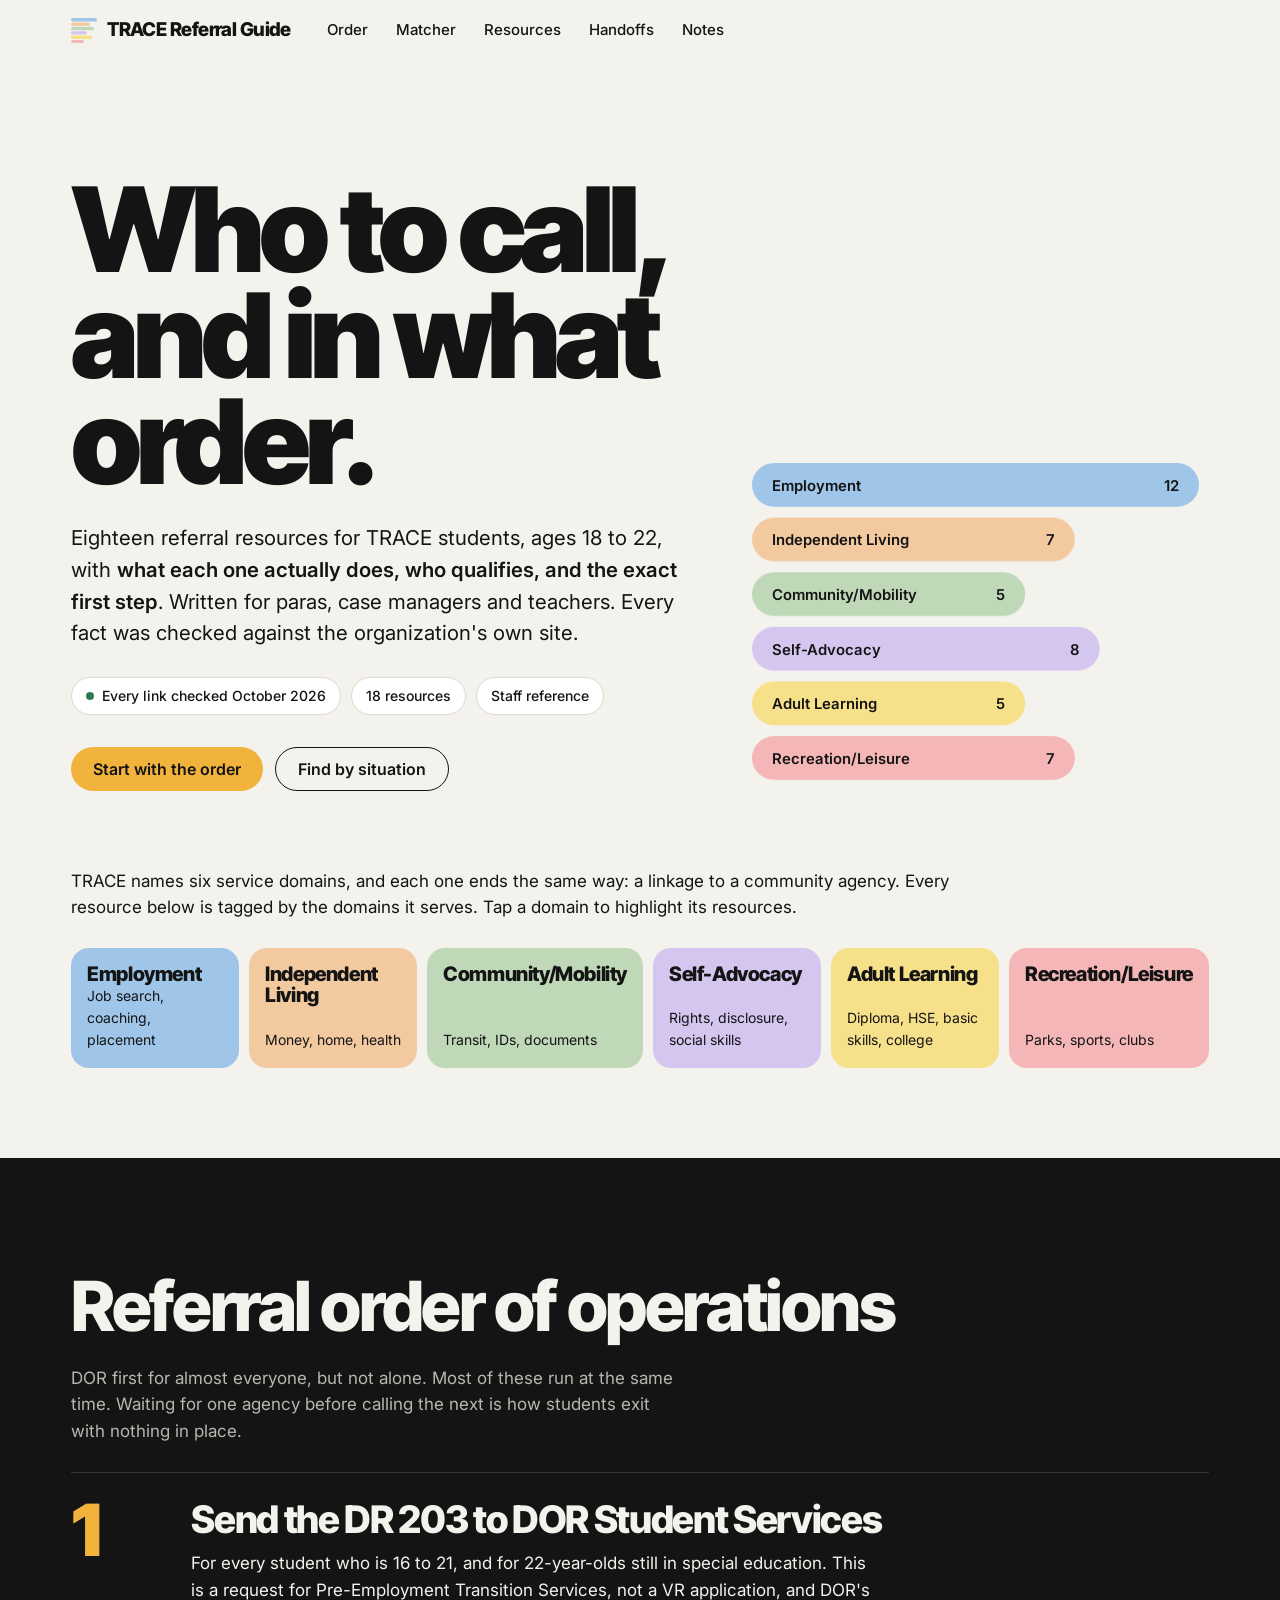
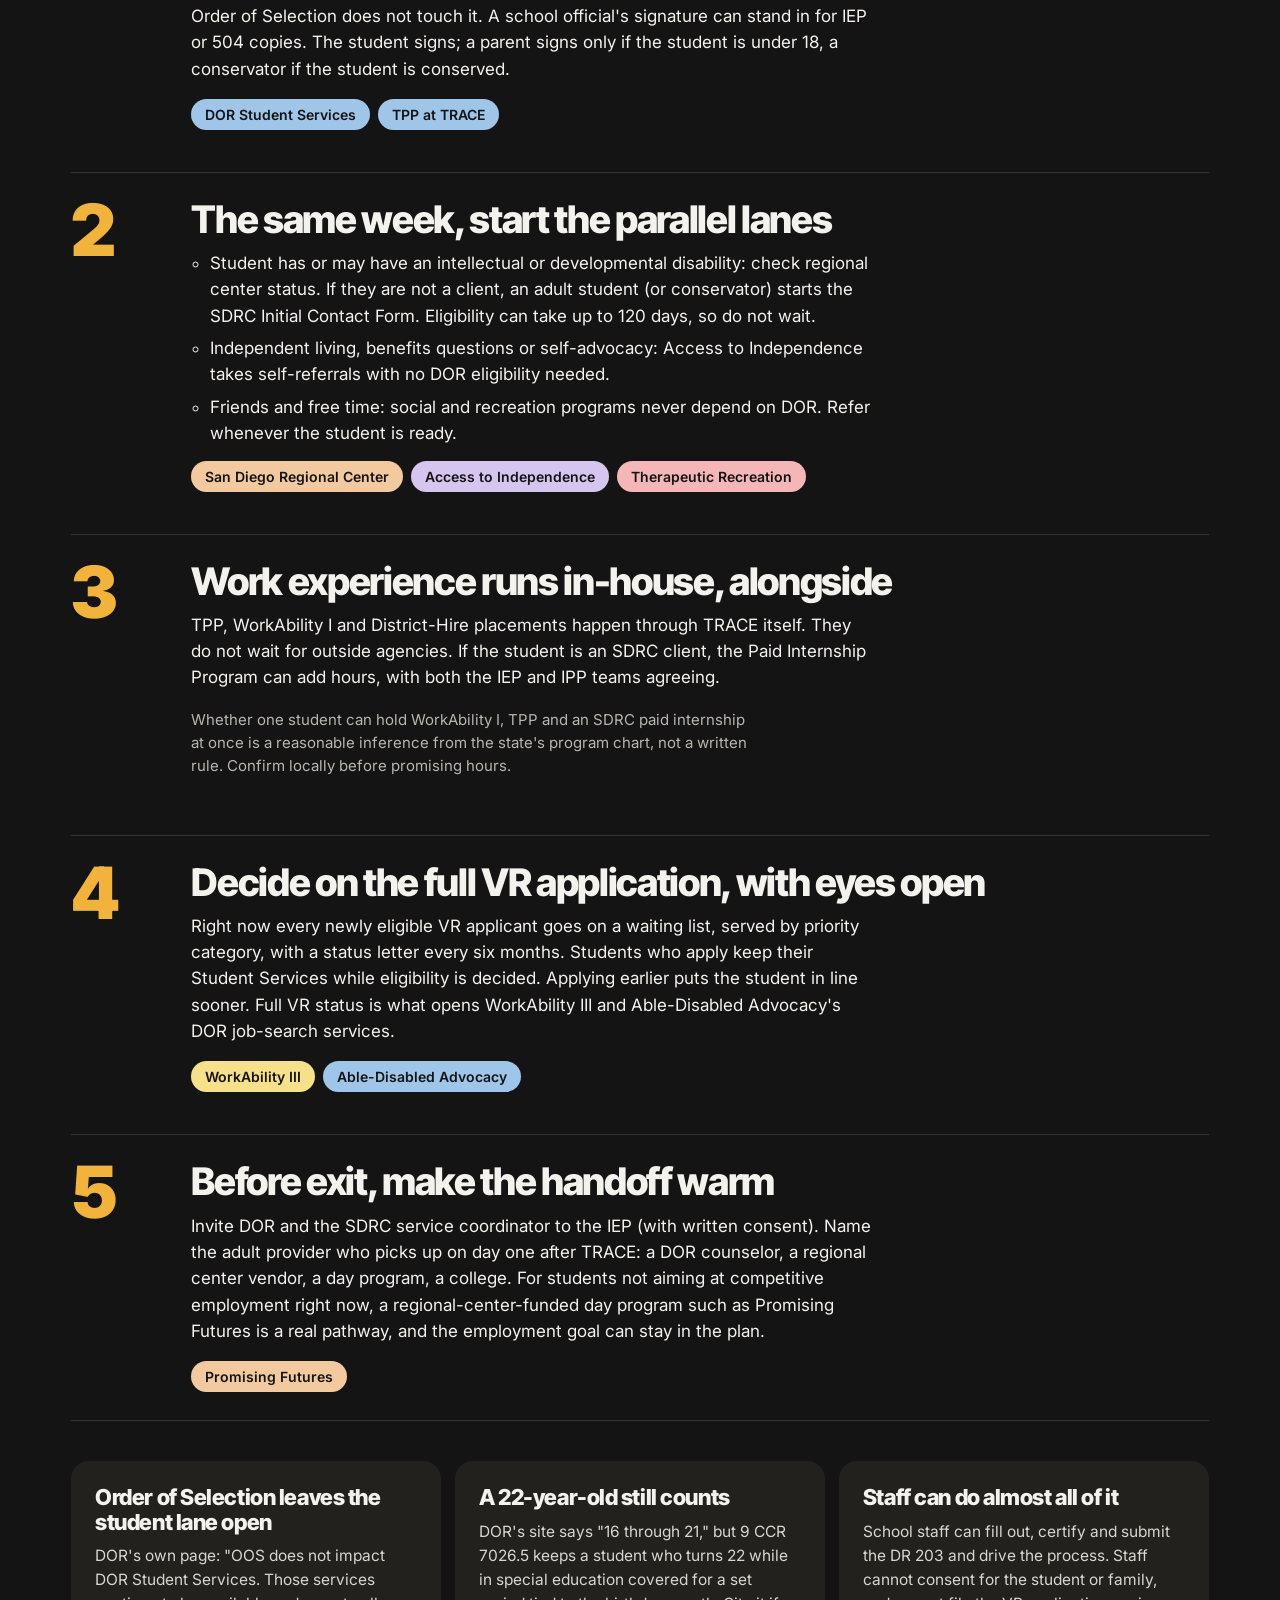
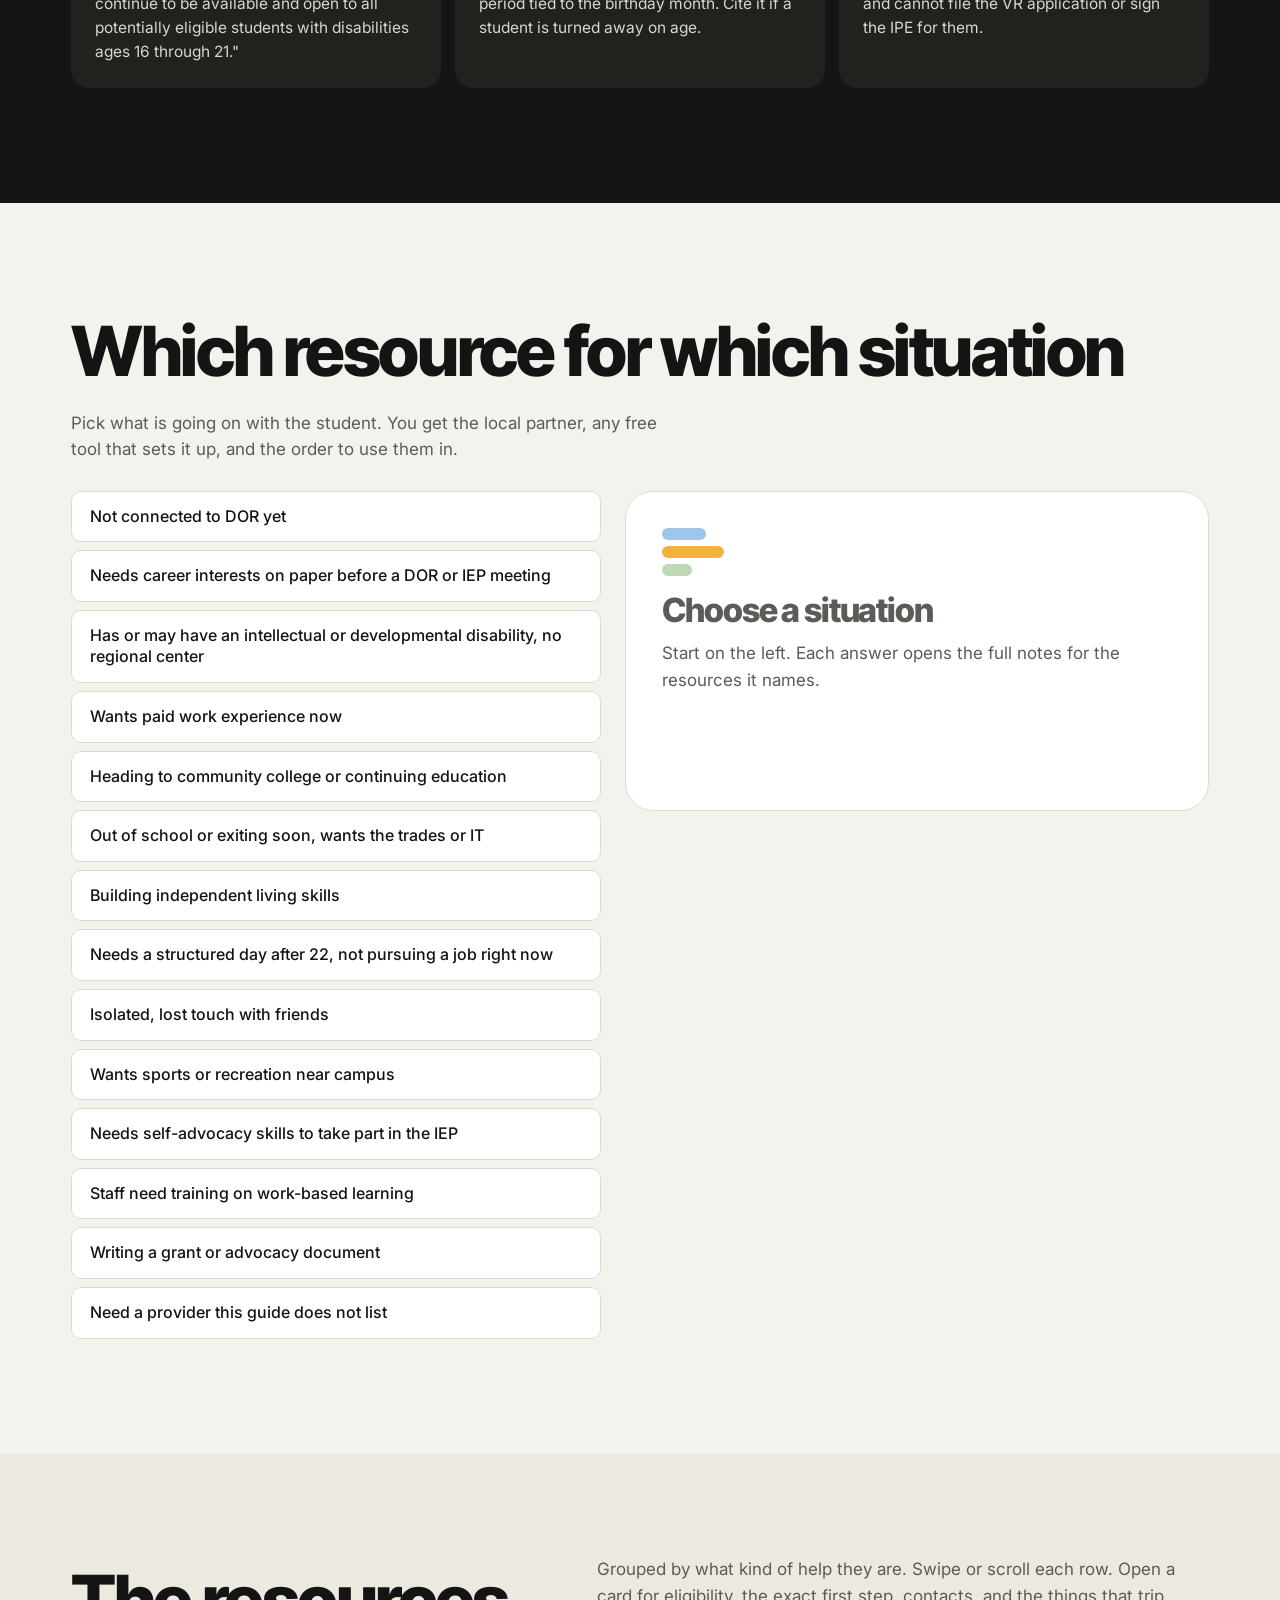
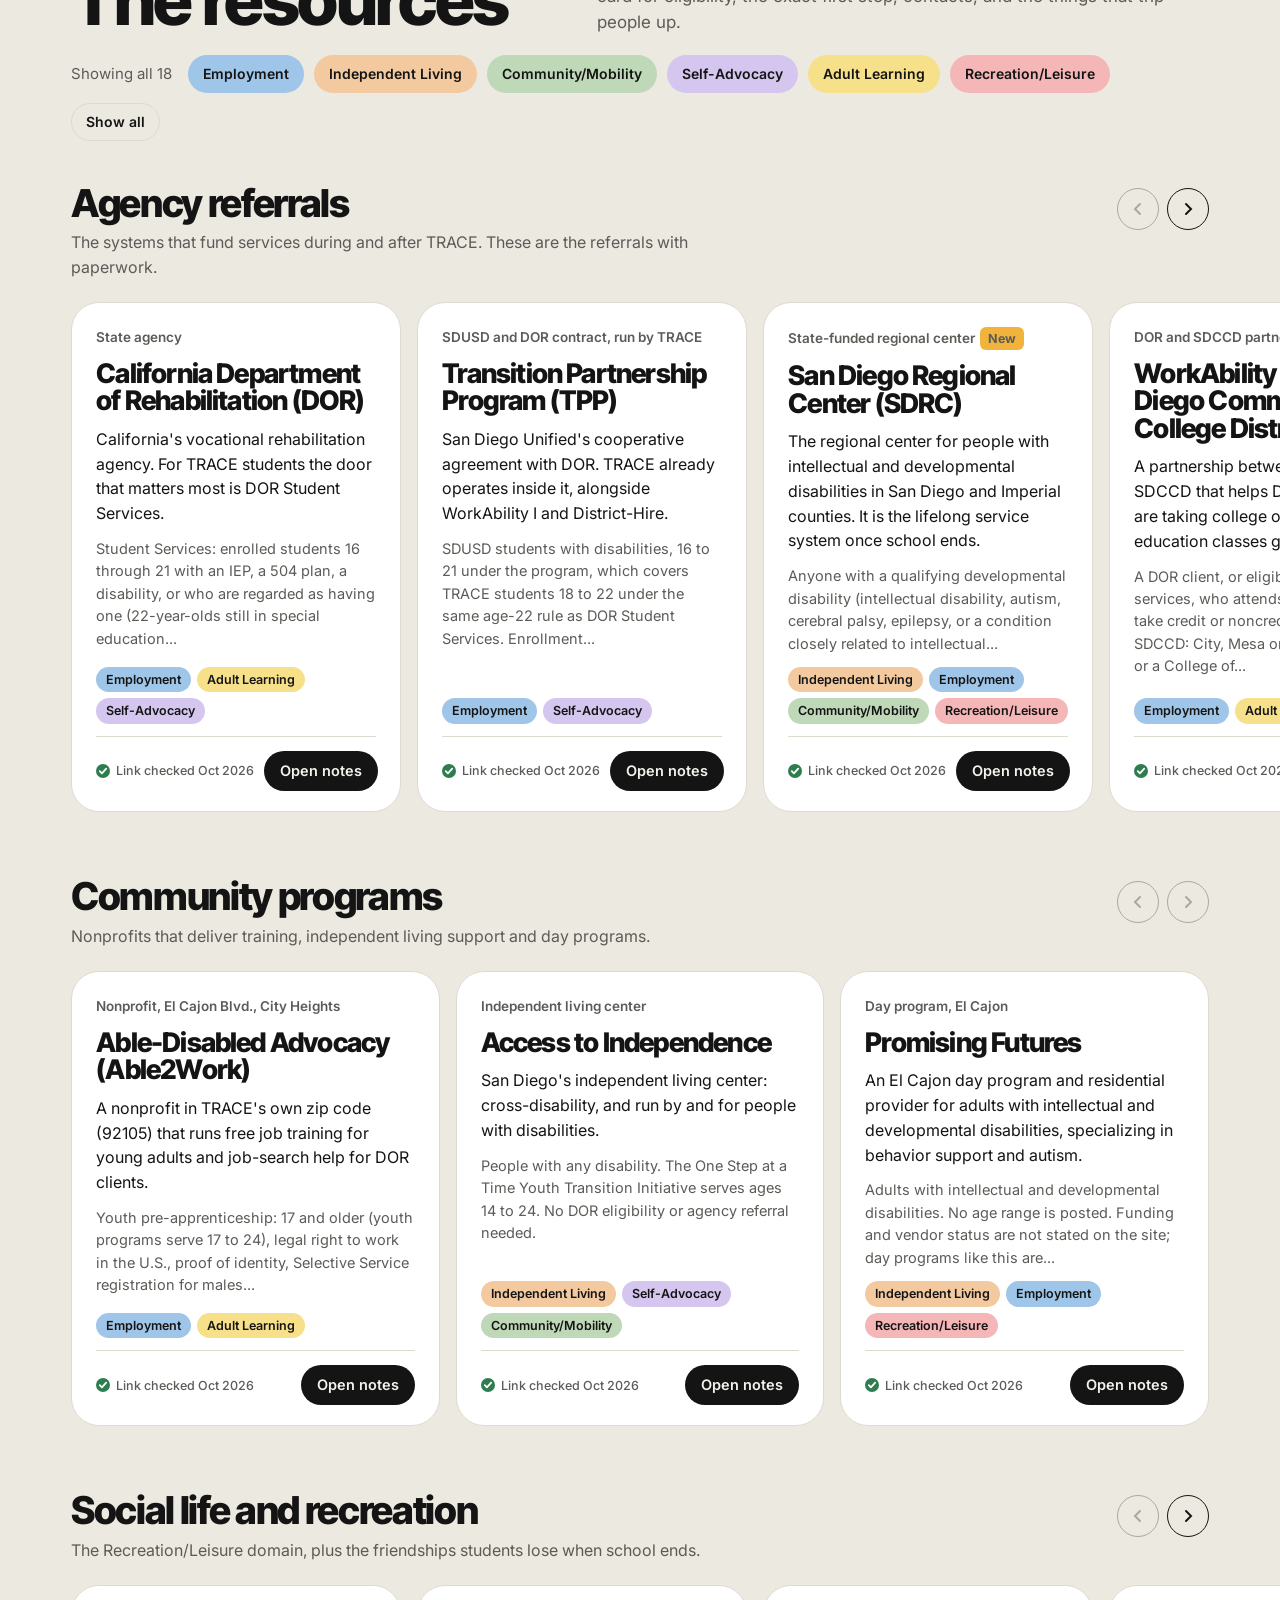
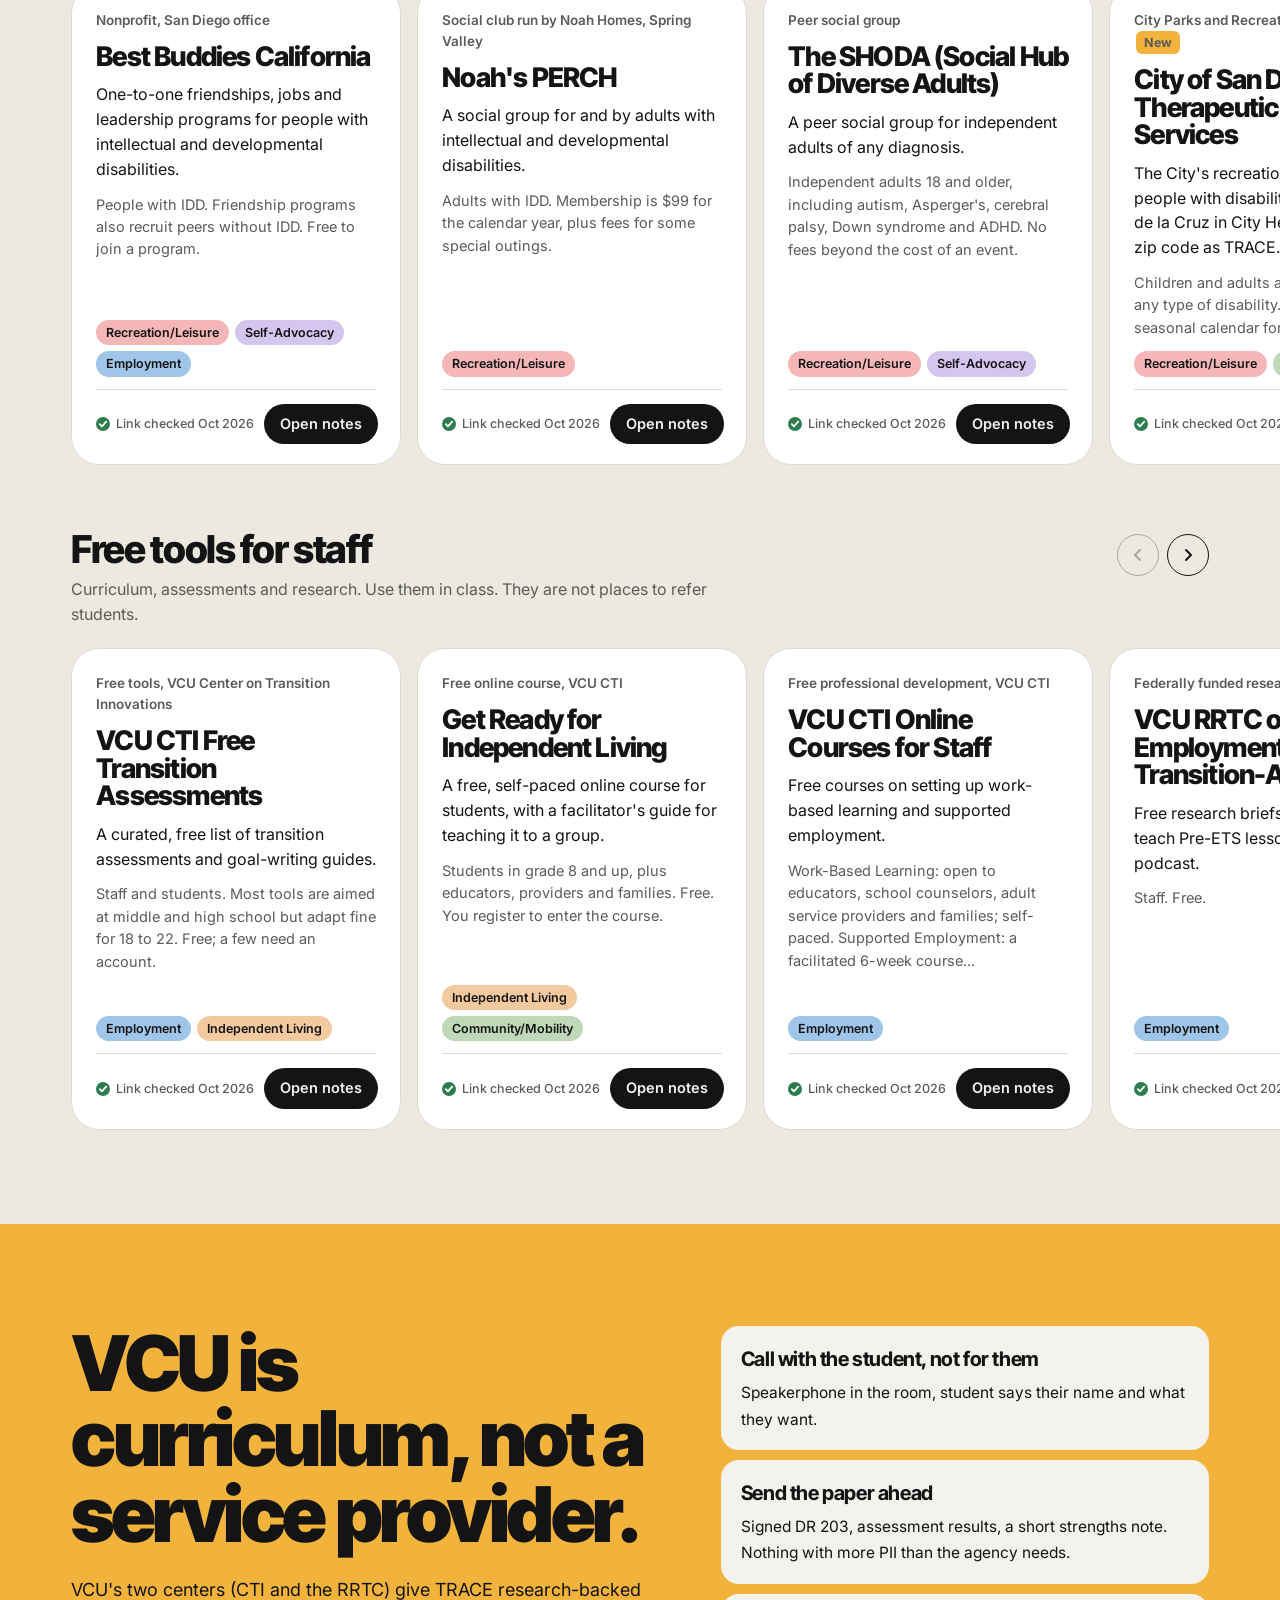
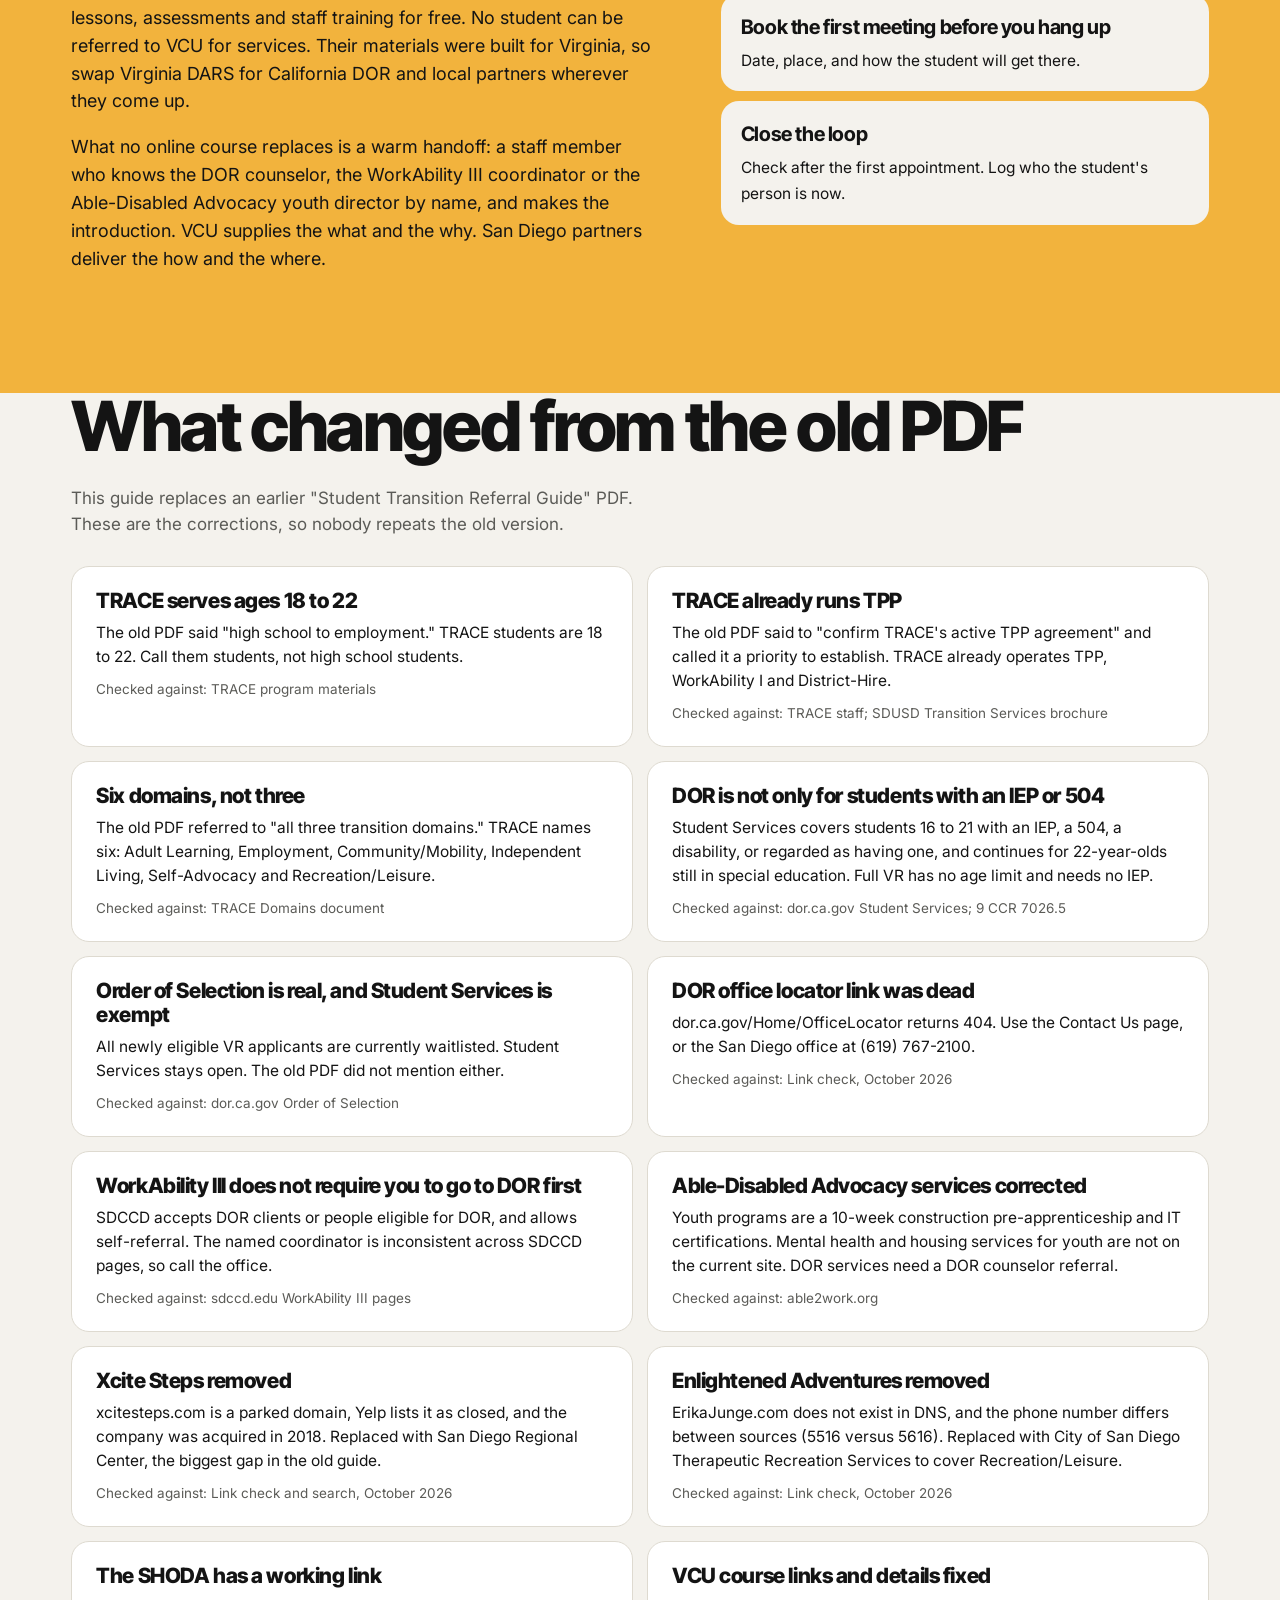
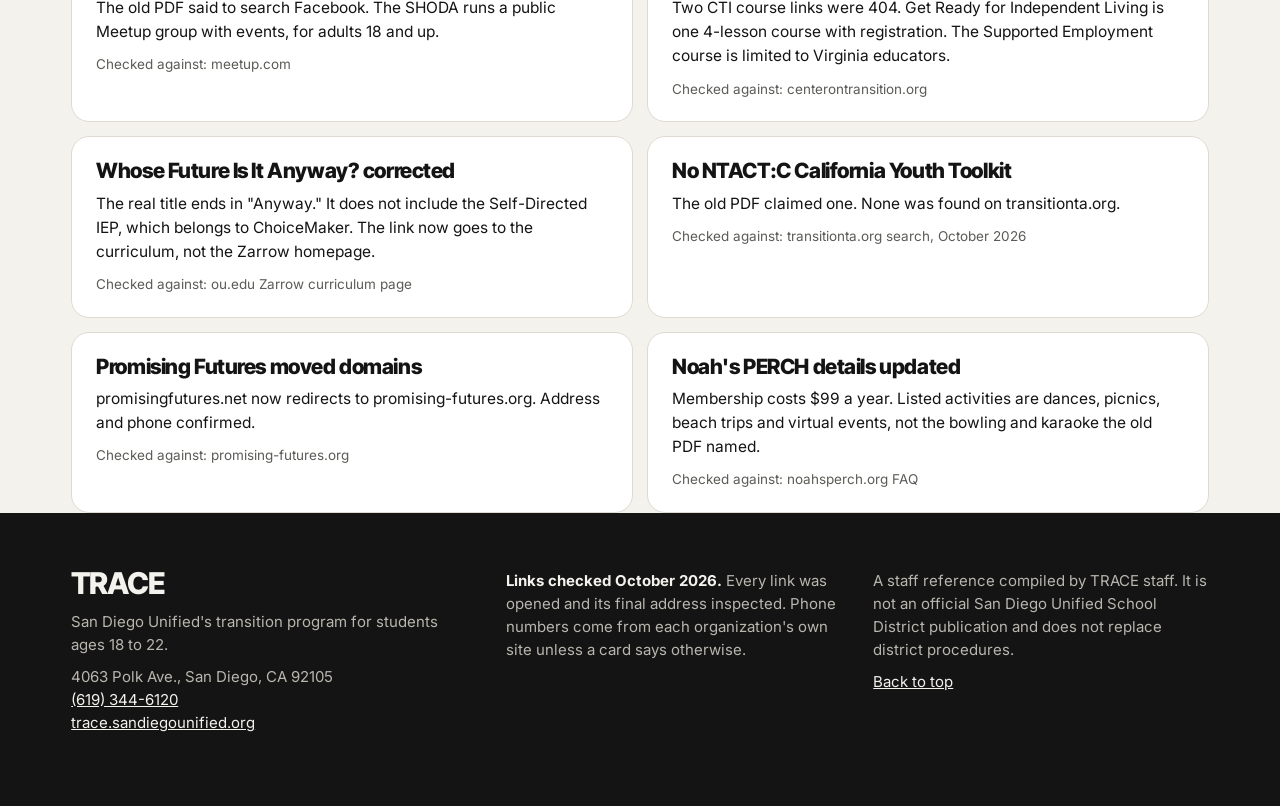
==== referral-guide/index.html @ eedf7f40 "Publish TRACE staff resources: referral guide and resource hub Landing page plus two static sites sy" ====
<!doctype html>
<html lang="en">
<head>
<meta charset="utf-8">
<meta name="viewport" content="width=device-width, initial-scale=1">
<title>TRACE Referral Guide</title>
<meta name="description" content="Staff referral guide for TRACE, San Diego Unified's 18 to 22 transition program: who to call, in what order, and how each resource helps a student. Links checked October 2026.">
<link rel="preconnect" href="https://fonts.googleapis.com">
<link rel="preconnect" href="https://fonts.gstatic.com" crossorigin>
<link href="https://fonts.googleapis.com/css2?family=Inter+Tight:wght@500;700;800;900&family=Inter:wght@400;500;600;700&display=swap" rel="stylesheet">
<style>
:root{
  --canvas:#F4F2ED; --ink:#141414; --muted:#5B5B57; --surface:#FFFFFF;
  --dark:#141414; --on-dark:#F4F2ED; --on-dark-muted:#B9B6AE;
  --accent:#F2B33D; --line:#DEDAD0;
  --d-learn:#F7E08A; --d-emp:#9FC5E8; --d-comm:#BFD8B8; --d-il:#F3C9A0; --d-sa:#D5C6F0; --d-rec:#F4B6B6;
  --display:"Inter Tight", "Arial Narrow", system-ui, -apple-system, "Segoe UI", sans-serif;
  --body:"Inter", system-ui, -apple-system, "Segoe UI", Roboto, sans-serif;
  --r-lg:28px; --r-md:18px; --r-sm:10px;
  --gutter:clamp(16px, 4vw, 56px);
  --maxw:1240px;
}
*{box-sizing:border-box}
html{scroll-behavior:smooth; scroll-padding-top:72px}
body{margin:0; background:var(--canvas); color:var(--ink); font-family:var(--body); font-size:17px; line-height:1.55; -webkit-font-smoothing:antialiased; overflow-x:hidden}
img,svg{display:block}
a{color:inherit}
:focus-visible{outline:3px solid var(--ink); outline-offset:3px; border-radius:6px}
.dark :focus-visible{outline-color:var(--accent)}
.skip{position:absolute; left:-999px; top:8px; background:var(--accent); color:var(--ink); padding:10px 16px; border-radius:999px; z-index:100; font-weight:600}
.skip:focus{left:16px}
.wrap{max-width:var(--maxw); margin:0 auto; padding:0 var(--gutter)}
h1,h2,h3{font-family:var(--display); letter-spacing:-0.035em; line-height:0.98; margin:0}
p{margin:0 0 1em}

/* nav */
.nav{position:sticky; top:0; z-index:50; background:rgba(244,242,237,.9); backdrop-filter:saturate(1.4) blur(10px); -webkit-backdrop-filter:saturate(1.4) blur(10px); border-bottom:1px solid transparent; transition:border-color .2s}
.nav.scrolled{border-bottom-color:var(--line)}
.nav .wrap{display:flex; align-items:center; gap:24px; height:60px}
.brand{font-family:var(--display); font-weight:800; font-size:19px; letter-spacing:-0.03em; text-decoration:none; display:flex; align-items:center; gap:10px; white-space:nowrap}
.brand svg{flex:none}
.nav ul{list-style:none; display:flex; gap:4px; margin:0 0 0 auto; padding:0; overflow-x:auto; scrollbar-width:none}
.nav ul::-webkit-scrollbar{display:none}
.nav a.navlink{display:block; padding:7px 12px; border-radius:999px; text-decoration:none; font-size:15px; font-weight:500; white-space:nowrap}
.nav a.navlink:hover{background:#E9E6DD}

/* hero */
.hero{padding:clamp(48px,9vw,120px) 0 clamp(40px,6vw,80px)}
.hero-grid{display:grid; grid-template-columns:1.35fr 1fr; gap:clamp(24px,5vw,72px); align-items:end}
.hero h1{font-size:clamp(52px, 9.2vw, 138px); font-weight:900; letter-spacing:-0.05em; line-height:0.9}
.hero .lede{font-size:clamp(18px,1.6vw,21px); max-width:34em; margin-top:28px; color:var(--ink)}
.hero .lede strong{font-weight:600}
.hero-meta{display:flex; flex-wrap:wrap; gap:10px; margin-top:28px}
.pill{display:inline-flex; align-items:center; gap:8px; background:var(--surface); border:1px solid var(--line); border-radius:999px; padding:7px 14px; font-size:14px; font-weight:500}
.pill .dot{width:8px; height:8px; border-radius:50%; background:#2E7D4F}
.btn{display:inline-flex; align-items:center; gap:8px; background:var(--accent); color:var(--ink); border:0; border-radius:999px; padding:13px 22px; font:600 16px/1 var(--body); text-decoration:none; cursor:pointer; transition:transform .15s, box-shadow .15s}
.btn:hover{transform:translateY(-1px); box-shadow:0 6px 18px -8px rgba(20,20,20,.5)}
.btn.ghost{background:transparent; border:1.5px solid var(--ink)}
.dark .btn.ghost{border-color:var(--on-dark); color:var(--on-dark)}
.hero-cta{display:flex; gap:12px; flex-wrap:wrap; margin-top:32px}
.bars{width:100%; height:auto; max-width:460px; justify-self:end}
.bars rect{transform-box:fill-box; transform-origin:left center}
@media (prefers-reduced-motion:no-preference){
  .bars rect.bar{animation:grow .9s cubic-bezier(.2,.8,.2,1) both}
  .bars rect.bar:nth-of-type(2){animation-delay:.07s}.bars rect.bar:nth-of-type(3){animation-delay:.14s}
  .bars rect.bar:nth-of-type(4){animation-delay:.21s}.bars rect.bar:nth-of-type(5){animation-delay:.28s}.bars rect.bar:nth-of-type(6){animation-delay:.35s}
}
@keyframes grow{from{transform:scaleX(0)}to{transform:scaleX(1)}}
.bars text{font-family:var(--body); font-size:15px; font-weight:600; fill:var(--ink)}

/* domains legend */
.domains{padding:0 0 clamp(48px,7vw,96px)}
.legend{display:grid; grid-template-columns:repeat(6,1fr); gap:10px}
.legend button{all:unset; box-sizing:border-box; cursor:pointer; border-radius:var(--r-md); padding:16px 16px 18px; min-height:118px; display:flex; flex-direction:column; justify-content:space-between; transition:transform .15s, box-shadow .15s; position:relative}
.legend button:hover{transform:translateY(-3px); box-shadow:0 10px 24px -14px rgba(20,20,20,.6)}
.legend button:focus-visible{outline:3px solid var(--ink); outline-offset:3px}
.legend b{font-family:var(--display); font-size:20px; font-weight:800; letter-spacing:-0.02em; line-height:1.05}
.legend span{font-size:14px}
.legend button[aria-pressed="true"]{box-shadow:inset 0 0 0 3px var(--ink)}
.legend button[aria-pressed="true"]::after{content:""; position:absolute; top:14px; right:14px; width:12px; height:12px; border-radius:50%; background:var(--ink)}
.sec-head{display:flex; align-items:end; justify-content:space-between; gap:24px; margin-bottom:28px; flex-wrap:wrap}
.sec-head h2{font-size:clamp(36px,5.4vw,72px); font-weight:800}
.sec-head p{max-width:36em; color:var(--muted); margin:0}
.dark .sec-head p{color:var(--on-dark-muted)}

/* dark order section */
.dark{background:var(--dark); color:var(--on-dark)}
.order{padding:clamp(64px,9vw,128px) 0}
.steps{list-style:none; margin:0; padding:0; display:grid; gap:14px}
.step{display:grid; grid-template-columns:96px 1fr; gap:24px; padding:28px 0; border-top:1px solid #34332F}
.step:last-child{border-bottom:1px solid #34332F}
.step .num{font-family:var(--display); font-weight:900; font-size:72px; line-height:.8; letter-spacing:-0.05em; color:var(--accent)}
.step h3{font-size:clamp(26px,3vw,38px); font-weight:800; margin-bottom:12px}
.step p,.step li{color:var(--on-dark); max-width:62ch}
.step ul{margin:0 0 0 1.1em; padding:0}
.step li{margin-bottom:6px}
.step .aside{color:var(--on-dark-muted); font-size:15px}
.lanes{display:flex; flex-wrap:wrap; gap:8px; margin-top:14px}
.lane{display:inline-flex; align-items:center; gap:8px; color:var(--ink); border-radius:999px; padding:7px 14px; font-size:14px; font-weight:600; text-decoration:none; border:0; cursor:pointer; font-family:var(--body)}
.lane:hover{filter:brightness(1.05); transform:translateY(-1px)}
.callout{margin-top:40px; display:grid; grid-template-columns:repeat(3,1fr); gap:14px}
.callout article{background:#22211E; border-radius:var(--r-md); padding:24px}
.callout h3{font-size:22px; font-weight:800; margin-bottom:10px; letter-spacing:-0.02em; line-height:1.1}
.callout p{color:#D9D6CE; font-size:15.5px; margin:0}

/* matcher */
.matcher{padding:clamp(64px,9vw,128px) 0}
.match-grid{display:grid; grid-template-columns:minmax(0,1fr) minmax(0,1.1fr); gap:24px; align-items:start}
.situations{display:flex; flex-direction:column; gap:8px}
.situations button{all:unset; box-sizing:border-box; cursor:pointer; background:var(--surface); border:1px solid var(--line); border-radius:var(--r-sm); padding:14px 18px; font-weight:500; font-size:16px; line-height:1.35; transition:background .15s, transform .15s}
.situations button:hover{transform:translateX(3px)}
.situations button:focus-visible{outline:3px solid var(--ink); outline-offset:2px}
.situations button[aria-pressed="true"]{background:var(--ink); color:var(--on-dark); border-color:var(--ink)}
.answer{position:sticky; top:84px; background:var(--surface); border-radius:var(--r-lg); padding:clamp(22px,3vw,36px); min-height:320px; border:1px solid var(--line)}
.answer h3{font-size:clamp(26px,2.6vw,34px); font-weight:800; margin-bottom:14px}
.answer .why{color:var(--muted); margin-bottom:20px}
.answer ol{list-style:none; margin:0; padding:0; display:grid; gap:10px}
.answer li{display:grid; grid-template-columns:auto 1fr; gap:14px; align-items:start; padding:14px; border-radius:var(--r-sm); background:var(--canvas)}
.answer li .tag{font-family:var(--display); font-weight:800; font-size:13px; background:var(--accent); border-radius:999px; padding:4px 10px; white-space:nowrap}
.answer li .tag.local{background:var(--d-comm)}
.answer li .tag.tool{background:var(--d-sa)}
.linkbtn{all:unset; cursor:pointer; font-weight:700; text-decoration:underline; text-decoration-thickness:2px; text-underline-offset:3px; text-decoration-color:var(--accent)}
.linkbtn:hover{text-decoration-color:var(--ink)}
.linkbtn:focus-visible{outline:3px solid var(--ink); outline-offset:3px; border-radius:4px}
.answer li p{margin:4px 0 0; font-size:15px; color:var(--muted)}
.answer .empty{color:var(--muted)}
.answer .empty svg{margin-bottom:18px}

/* resources */
.resources{padding:clamp(56px,8vw,112px) 0 clamp(40px,6vw,72px)}
.filterbar{display:flex; flex-wrap:wrap; align-items:center; gap:10px; margin:-8px 0 28px}
.filterbar .status{font-size:15px; color:var(--muted); margin-right:6px}
.chip{all:unset; box-sizing:border-box; cursor:pointer; border-radius:999px; padding:7px 14px; font-size:14px; font-weight:600; border:1.5px solid transparent}
.chip[aria-pressed="true"]{border-color:var(--ink)}
.chip:focus-visible{outline:3px solid var(--ink); outline-offset:2px}
.chip.clear{background:transparent; border-color:var(--line)}
.group{margin-top:44px}
.group-head{display:flex; align-items:baseline; justify-content:space-between; gap:16px; margin-bottom:16px; flex-wrap:wrap}
.group-head h3{font-size:clamp(26px,3vw,40px); font-weight:800; margin-bottom:8px}
.group-head p{margin:0; color:var(--muted); max-width:44em; font-size:16px}
.rail-wrap{position:relative}
.rail{--edge:calc((100vw - min(100vw, var(--maxw))) / 2 + var(--gutter)); display:grid; grid-auto-flow:column; grid-auto-columns:minmax(330px, 380px); gap:16px; overflow-x:auto; scroll-snap-type:x proximity; padding:6px var(--edge) 22px; margin:0 calc(-1 * var(--edge)); scroll-padding:0 var(--edge); scrollbar-width:thin}
.rail:focus-visible{outline-offset:-3px}
.rail-ctrl{display:flex; gap:8px}
.rail-ctrl button{all:unset; cursor:pointer; width:40px; height:40px; border-radius:50%; border:1.5px solid var(--ink); display:grid; place-items:center}
.rail-ctrl button:hover{background:var(--ink); color:var(--canvas)}
.rail-ctrl button:focus-visible{outline:3px solid var(--ink); outline-offset:2px}
.rail-ctrl button[disabled]{opacity:.3; cursor:default; background:transparent; color:var(--ink)}
.card{scroll-snap-align:start; background:var(--surface); border-radius:var(--r-lg); padding:24px 24px 20px; display:flex; flex-direction:column; gap:12px; min-height:380px; border:1px solid var(--line); transition:transform .2s, box-shadow .2s, opacity .25s}
.card:hover{transform:translateY(-4px); box-shadow:0 18px 36px -24px rgba(20,20,20,.55)}
.card.dim{opacity:.28}
.card.dim:hover{opacity:.6}
.card .kind{font-size:13.5px; font-weight:600; color:var(--muted)}
.card h4{font-family:var(--display); font-size:27px; font-weight:800; letter-spacing:-0.03em; line-height:1.02; margin:0}
.card .one{margin:0; font-size:16px}
.card .who{margin:0; font-size:14.5px; color:var(--muted)}
.tags{display:flex; flex-wrap:wrap; gap:6px; margin-top:auto}
.tag-d{font-size:12.5px; font-weight:600; border-radius:999px; padding:3px 10px; color:var(--ink)}
.card-foot{display:flex; align-items:center; justify-content:space-between; gap:10px; padding-top:14px; border-top:1px solid var(--line)}
.checked{display:inline-flex; align-items:center; gap:6px; font-size:12.5px; color:var(--muted); font-weight:500; white-space:nowrap}
.checked svg{flex:none}
.open{all:unset; cursor:pointer; background:var(--ink); color:var(--canvas); border-radius:999px; padding:9px 16px; font-weight:600; font-size:14.5px; white-space:nowrap}
.open:hover{background:#333}
.open:focus-visible{outline:3px solid var(--accent); outline-offset:2px}
.flag{display:inline-block; background:var(--accent); border-radius:6px; padding:2px 8px; font-size:12.5px; font-weight:700; margin-left:2px}

/* VCU honesty */
.honest{background:var(--accent); padding:clamp(56px,8vw,112px) 0}
.honest-grid{display:grid; grid-template-columns:1.2fr 1fr; gap:clamp(24px,5vw,72px); align-items:start}
.honest h2{font-size:clamp(40px,6vw,84px); font-weight:900; letter-spacing:-0.045em}
.honest p{font-size:18px; max-width:36em}
.handoff{display:grid; gap:10px}
.handoff div{background:var(--canvas); border-radius:var(--r-md); padding:18px 20px}
.handoff b{font-family:var(--display); font-size:20px; letter-spacing:-0.02em; display:block; margin-bottom:4px}
.handoff span{font-size:15.5px}

sit.querySelector('button').click();
/* corrections */
.notes{padding:clamp(56px,8vw,112px) 0}
.notes-grid{display:grid; grid-template-columns:repeat(2,minmax(0,1fr)); gap:14px}
.note{background:var(--surface); border:1px solid var(--line); border-radius:var(--r-md); padding:22px 24px}
.note h3{font-size:21px; font-weight:800; letter-spacing:-0.02em; margin-bottom:8px; line-height:1.15}
.note p{margin:0; font-size:15.5px; color:var(--ink)}
.note .src{display:block; margin-top:10px; font-size:13.5px; color:var(--muted)}

/* footer */
footer{padding:56px 0 64px}
.foot-grid{display:grid; grid-template-columns:1.2fr 1fr 1fr; gap:32px}
footer h2{font-size:30px; font-weight:800; margin-bottom:12px}
footer p{color:var(--on-dark-muted); font-size:15px; margin:0 0 8px}
footer a{color:var(--on-dark)}

/* dialog */
dialog{border:0; padding:0; border-radius:var(--r-lg); width:min(880px, calc(100vw - 24px)); max-height:calc(100vh - 32px); background:var(--canvas); color:var(--ink); box-shadow:0 40px 80px -30px rgba(0,0,0,.6)}
dialog::backdrop{background:rgba(20,20,20,.55); backdrop-filter:blur(3px)}
.dlg-head{position:sticky; top:0; z-index:2; padding:26px 28px 20px; display:grid; grid-template-columns:1fr auto; gap:16px; align-items:start; background:var(--canvas); border-bottom:1px solid var(--line)}
.dlg-head h2{font-size:clamp(30px,4.2vw,48px); font-weight:900}
.dlg-head .kind{font-size:14px; color:var(--muted); font-weight:600; margin-bottom:8px}
.dlg-head .tags{margin-top:12px}
.close{all:unset; cursor:pointer; width:44px; height:44px; border-radius:50%; background:var(--ink); color:var(--canvas); display:grid; place-items:center}
.close:focus-visible{outline:3px solid var(--accent); outline-offset:2px}
.dlg-body{padding:24px 28px 32px; display:grid; grid-template-columns:minmax(0,1.5fr) minmax(0,1fr); gap:28px}
.dlg-body h3{font-size:19px; font-weight:800; letter-spacing:-0.015em; margin:0 0 8px; line-height:1.2}
.dlg-body section{margin-bottom:22px}
.dlg-body p{margin:0 0 .6em}
.dlg-body ol,.dlg-body ul{margin:0; padding-left:1.25em}
.dlg-body li{margin-bottom:8px}
.dlg-body .gotchas li::marker{color:#B07A12}
.contact{background:var(--surface); border-radius:var(--r-md); padding:20px; border:1px solid var(--line); align-self:start; position:sticky; top:12px}
.contact dl{margin:0}
.contact dt{font-size:13px; color:var(--muted); font-weight:600; margin-top:12px}
.contact dt:first-child{margin-top:0}
.contact dd{margin:2px 0 0; font-size:15.5px; overflow-wrap:break-word}
.contact a{font-weight:600; text-decoration-color:var(--accent); text-decoration-thickness:2px; text-underline-offset:3px}
.contact .linklist{list-style:none; padding:0; margin:4px 0 0}
.contact .linklist li{margin-bottom:6px}
.contact .checked{margin-top:16px}

/* reveal */
.reveal{opacity:1}
@media (prefers-reduced-motion:no-preference){
  .js .reveal{opacity:0; transform:translateY(22px); transition:opacity .7s ease, transform .7s cubic-bezier(.2,.8,.2,1)}
  .js .reveal.in{opacity:1; transform:none}
}
.static .reveal{opacity:1 !important; transform:none !important}
.static .bars rect.bar{animation:none !important}

.sr-only{position:absolute; width:1px; height:1px; overflow:hidden; clip:rect(0 0 0 0); white-space:nowrap}

/* responsive */
@media (max-width:1020px){
  .legend{grid-template-columns:repeat(3,1fr)}
  .callout{grid-template-columns:1fr}
  .foot-grid{grid-template-columns:1fr 1fr}
}
@media (max-width:820px){
  .hero-grid,.match-grid,.honest-grid{grid-template-columns:1fr}
  .bars{justify-self:start; max-width:380px}
  .answer{position:static}
  .notes-grid{grid-template-columns:1fr}
  .dlg-body{grid-template-columns:1fr}
  .contact{position:static}
  .nav ul .hide-sm{display:none}
}
@media (max-width:600px){
  body{font-size:16px}
  .legend{grid-template-columns:repeat(2,1fr)}
  .legend button{min-height:96px}
  .step{grid-template-columns:1fr; gap:6px}
  .step .num{font-size:52px}
  .rail{grid-auto-columns:86%}
  .foot-grid{grid-template-columns:1fr}
  .dlg-head,.dlg-body{padding-left:18px; padding-right:18px}
  .nav .wrap{gap:12px}
  .brand .full{display:none}
}
</style>
</head>
<body>
<a class="skip" href="#main">Skip to content</a>

<header class="nav" id="top">
  <div class="wrap">
    <a class="brand" href="#top" aria-label="TRACE Referral Guide, back to top">
      <svg width="26" height="26" viewBox="0 0 26 26" aria-hidden="true"><rect x="0" y="1" width="26" height="3.4" rx="1.7" fill="#9FC5E8"/><rect x="0" y="5.4" width="19" height="3.4" rx="1.7" fill="#F3C9A0"/><rect x="0" y="9.8" width="23" height="3.4" rx="1.7" fill="#BFD8B8"/><rect x="0" y="14.2" width="16" height="3.4" rx="1.7" fill="#D5C6F0"/><rect x="0" y="18.6" width="21" height="3.4" rx="1.7" fill="#F7E08A"/><rect x="0" y="23" width="13" height="3" rx="1.5" fill="#F4B6B6"/></svg>
      <span>TRACE <span class="full">Referral Guide</span></span>
    </a>
    <nav aria-label="Sections">
      <ul>
        <li><a class="navlink" href="#order">Order</a></li>
        <li><a class="navlink" href="#matcher">Matcher</a></li>
        <li><a class="navlink" href="#resources">Resources</a></li>
        <li class="hide-sm"><a class="navlink" href="#handoffs">Handoffs</a></li>
        <li><a class="navlink" href="#notes">Notes</a></li>
      </ul>
    </nav>
  </div>
</header>

<main id="main">
  <section class="hero" aria-labelledby="hero-h">
    <div class="wrap hero-grid">
      <div>
        <h1 id="hero-h">Who to call, and in what order.</h1>
        <p class="lede">Eighteen referral resources for TRACE students, ages 18 to 22, with <strong>what each one actually does, who qualifies, and the exact first step</strong>. Written for paras, case managers and teachers. Every fact was checked against the organization's own site.</p>
        <div class="hero-meta">
          <span class="pill"><span class="dot" aria-hidden="true"></span>Every link checked October 2026</span>
          <span class="pill">18 resources</span>
          <span class="pill">Staff reference</span>
        </div>
        <div class="hero-cta">
          <a class="btn" href="#order">Start with the order</a>
          <a class="btn ghost" href="#matcher">Find by situation</a>
        </div>
      </div>
      <svg class="bars" viewBox="0 0 460 330" role="img" aria-labelledby="bars-t">
        <title id="bars-t">TRACE's six service domains, each shown as a colored bar sized by how many resources in this guide serve it</title>
        <g id="barsG"></g>
      </svg>
    </div>
  </section>

  <section class="domains" aria-labelledby="dom-h">
    <div class="wrap">
      <div class="sec-head">
        <h2 id="dom-h" class="sr-only">TRACE service domains</h2>
        <p style="color:var(--ink);max-width:52em">TRACE names six service domains, and each one ends the same way: a linkage to a community agency. Every resource below is tagged by the domains it serves. Tap a domain to highlight its resources.</p>
      </div>
      <div class="legend" id="legend"></div>
    </div>
  </section>

  <section class="dark order" id="order" aria-labelledby="order-h">
    <div class="wrap">
      <div class="sec-head reveal">
        <h2 id="order-h">Referral order of operations</h2>
        <p>DOR first for almost everyone, but not alone. Most of these run at the same time. Waiting for one agency before calling the next is how students exit with nothing in place.</p>
      </div>
      <ol class="steps">
        <li class="step reveal">
          <div class="num" aria-hidden="true">1</div>
          <div>
            <h3>Send the DR 203 to DOR Student Services</h3>
            <p>For every student who is 16 to 21, and for 22-year-olds still in special education. This is a request for Pre-Employment Transition Services, not a VR application, and DOR's Order of Selection does not touch it. A school official's signature can stand in for IEP or 504 copies. The student signs; a parent signs only if the student is under 18, a conservator if the student is conserved.</p>
            <div class="lanes"><button class="lane" data-open="dor" style="background:var(--d-emp)">DOR Student Services</button><button class="lane" data-open="tpp" style="background:var(--d-emp)">TPP at TRACE</button></div>
          </div>
        </li>
        <li class="step reveal">
          <div class="num" aria-hidden="true">2</div>
          <div>
            <h3>The same week, start the parallel lanes</h3>
            <ul>
              <li>Student has or may have an intellectual or developmental disability: check regional center status. If they are not a client, an adult student (or conservator) starts the SDRC Initial Contact Form. Eligibility can take up to 120 days, so do not wait.</li>
              <li>Independent living, benefits questions or self-advocacy: Access to Independence takes self-referrals with no DOR eligibility needed.</li>
              <li>Friends and free time: social and recreation programs never depend on DOR. Refer whenever the student is ready.</li>
            </ul>
            <div class="lanes"><button class="lane" data-open="sdrc" style="background:var(--d-il)">San Diego Regional Center</button><button class="lane" data-open="a2i" style="background:var(--d-sa)">Access to Independence</button><button class="lane" data-open="trs" style="background:var(--d-rec)">Therapeutic Recreation</button></div>
          </div>
        </li>
        <li class="step reveal">
          <div class="num" aria-hidden="true">3</div>
          <div>
            <h3>Work experience runs in-house, alongside</h3>
            <p>TPP, WorkAbility I and District-Hire placements happen through TRACE itself. They do not wait for outside agencies. If the student is an SDRC client, the Paid Internship Program can add hours, with both the IEP and IPP teams agreeing.</p>
            <p class="aside">Whether one student can hold WorkAbility I, TPP and an SDRC paid internship at once is a reasonable inference from the state's program chart, not a written rule. Confirm locally before promising hours.</p>
          </div>
        </li>
        <li class="step reveal">
          <div class="num" aria-hidden="true">4</div>
          <div>
            <h3>Decide on the full VR application, with eyes open</h3>
            <p>Right now every newly eligible VR applicant goes on a waiting list, served by priority category, with a status letter every six months. Students who apply keep their Student Services while eligibility is decided. Applying earlier puts the student in line sooner. Full VR status is what opens WorkAbility III and Able-Disabled Advocacy's DOR job-search services.</p>
            <div class="lanes"><button class="lane" data-open="wa3" style="background:var(--d-learn)">WorkAbility III</button><button class="lane" data-open="ada" style="background:var(--d-emp)">Able-Disabled Advocacy</button></div>
          </div>
        </li>
        <li class="step reveal">
          <div class="num" aria-hidden="true">5</div>
          <div>
            <h3>Before exit, make the handoff warm</h3>
            <p>Invite DOR and the SDRC service coordinator to the IEP (with written consent). Name the adult provider who picks up on day one after TRACE: a DOR counselor, a regional center vendor, a day program, a college. For students not aiming at competitive employment right now, a regional-center-funded day program such as Promising Futures is a real pathway, and the employment goal can stay in the plan.</p>
            <div class="lanes"><button class="lane" data-open="pf" style="background:var(--d-il)">Promising Futures</button></div>
          </div>
        </li>
      </ol>
      <div class="callout">
        <article class="reveal">
          <h3>Order of Selection leaves the student lane open</h3>
          <p>DOR's own page: "OOS does not impact DOR Student Services. Those services continue to be available and open to all potentially eligible students with disabilities ages 16 through 21."</p>
        </article>
        <article class="reveal">
          <h3>A 22-year-old still counts</h3>
          <p>DOR's site says "16 through 21," but 9 CCR 7026.5 keeps a student who turns 22 while in special education covered for a set period tied to the birthday month. Cite it if a student is turned away on age.</p>
        </article>
        <article class="reveal">
          <h3>Staff can do almost all of it</h3>
          <p>School staff can fill out, certify and submit the DR 203 and drive the process. Staff cannot consent for the student or family, and cannot file the VR application or sign the IPE for them.</p>
        </article>
      </div>
    </div>
  </section>

  <section class="matcher" id="matcher" aria-labelledby="match-h">
    <div class="wrap">
      <div class="sec-head reveal">
        <h2 id="match-h">Which resource for which situation</h2>
        <p>Pick what is going on with the student. You get the local partner, any free tool that sets it up, and the order to use them in.</p>
      </div>
      <div class="match-grid">
        <div class="situations" id="situations" role="group" aria-label="Student situations"></div>
        <div class="answer" id="answer" aria-live="polite">
          <div class="empty">
            <svg width="72" height="48" viewBox="0 0 72 48" aria-hidden="true"><rect x="0" y="0" width="44" height="12" rx="6" fill="#9FC5E8"/><rect x="0" y="18" width="62" height="12" rx="6" fill="#F2B33D"/><rect x="0" y="36" width="30" height="12" rx="6" fill="#BFD8B8"/></svg>
            <h3>Choose a situation</h3>
            <p>Start on the left. Each answer opens the full notes for the resources it names.</p>
          </div>
        </div>
      </div>
    </div>
  </section>

  <section class="resources" id="resources" aria-labelledby="res-h" style="background:#ECE9E1">
    <div class="wrap">
      <div class="sec-head reveal">
        <h2 id="res-h">The resources</h2>
        <p>Grouped by what kind of help they are. Swipe or scroll each row. Open a card for eligibility, the exact first step, contacts, and the things that trip people up.</p>
      </div>
      <div class="filterbar" id="filterbar" role="group" aria-label="Filter by TRACE domain"></div>
      <div id="groups"></div>
    </div>
  </section>

  <section class="honest" id="handoffs" aria-labelledby="hon-h">
    <div class="wrap honest-grid">
      <div class="reveal">
        <h2 id="hon-h">VCU is curriculum, not a service provider.</h2>
        <p style="margin-top:24px">VCU's two centers (CTI and the RRTC) give TRACE research-backed lessons, assessments and staff training for free. No student can be referred to VCU for services. Their materials were built for Virginia, so swap Virginia DARS for California DOR and local partners wherever they come up.</p>
        <p>What no online course replaces is a warm handoff: a staff member who knows the DOR counselor, the WorkAbility III coordinator or the Able-Disabled Advocacy youth director by name, and makes the introduction. VCU supplies the what and the why. San Diego partners deliver the how and the where.</p>
      </div>
      <div class="handoff reveal" aria-label="What a warm handoff looks like">
        <div><b>Call with the student, not for them</b><span>Speakerphone in the room, student says their name and what they want.</span></div>
        <div><b>Send the paper ahead</b><span>Signed DR 203, assessment results, a short strengths note. Nothing with more PII than the agency needs.</span></div>
        <div><b>Book the first meeting before you hang up</b><span>Date, place, and how the student will get there.</span></div>
        <div><b>Close the loop</b><span>Check after the first appointment. Log who the student's person is now.</span></div>
      </div>
    </div>
  </section>

  <section class="notes" id="notes" aria-labelledby="notes-h">
    <div class="wrap">
      <div class="sec-head reveal">
        <h2 id="notes-h">What changed from the old PDF</h2>
        <p>This guide replaces an earlier "Student Transition Referral Guide" PDF. These are the corrections, so nobody repeats the old version.</p>
      </div>
      <div class="notes-grid" id="corrections"></div>
    </div>
  </section>
</main>

<footer class="dark" aria-labelledby="foot-h">
  <div class="wrap foot-grid">
    <div>
      <h2 id="foot-h">TRACE</h2>
      <p>San Diego Unified's transition program for students ages 18 to 22.</p>
      <p>4063 Polk Ave., San Diego, CA 92105<br><a href="tel:+16193446120">(619) 344-6120</a><br><a href="https://trace.sandiegounified.org/">trace.sandiegounified.org</a></p>
    </div>
    <div>
      <p><strong style="color:var(--on-dark)">Links checked October 2026.</strong> Every link was opened and its final address inspected. Phone numbers come from each organization's own site unless a card says otherwise.</p>
    </div>
    <div>
      <p>A staff reference compiled by TRACE staff. It is not an official San Diego Unified School District publication and does not replace district procedures.</p>
      <p><a href="#top">Back to top</a></p>
    </div>
  </div>
</footer>

<dialog id="dlg" aria-labelledby="dlg-title">
  <div class="dlg-head">
    <div>
      <div class="kind" id="dlg-kind"></div>
      <h2 id="dlg-title"></h2>
      <div class="tags" id="dlg-tags"></div>
    </div>
    <button class="close" id="dlg-close" aria-label="Close"><svg width="18" height="18" viewBox="0 0 18 18" aria-hidden="true"><path d="M2 2l14 14M16 2L2 16" stroke="currentColor" stroke-width="2.4" stroke-linecap="round"/></svg></button>
  </div>
  <div class="dlg-body" id="dlg-body"></div>
</dialog>

<script>
(function(){
var root=document.documentElement;
var isStatic=/[?&]static\b/.test(location.search);
root.classList.add('js'); if(isStatic) root.classList.add('static');

var D={
  learn:{name:'Adult Learning',color:'var(--d-learn)',hex:'#F7E08A',blurb:'Diploma, HSE, basic skills, college'},
  emp:{name:'Employment',color:'var(--d-emp)',hex:'#9FC5E8',blurb:'Job search, coaching, placement'},
  comm:{name:'Community/Mobility',color:'var(--d-comm)',hex:'#BFD8B8',blurb:'Transit, IDs, documents'},
  il:{name:'Independent Living',color:'var(--d-il)',hex:'#F3C9A0',blurb:'Money, home, health'},
  sa:{name:'Self-Advocacy',color:'var(--d-sa)',hex:'#D5C6F0',blurb:'Rights, disclosure, social skills'},
  rec:{name:'Recreation/Leisure',color:'var(--d-rec)',hex:'#F4B6B6',blurb:'Parks, sports, clubs'}
};
var ORDER=['emp','il','comm','sa','learn','rec'];

var G=[
 {id:'agency',name:'Agency referrals',blurb:'The systems that fund services during and after TRACE. These are the referrals with paperwork.'},
 {id:'community',name:'Community programs',blurb:'Nonprofits that deliver training, independent living support and day programs.'},
 {id:'social',name:'Social life and recreation',blurb:'The Recreation/Leisure domain, plus the friendships students lose when school ends.'},
 {id:'tools',name:'Free tools for staff',blurb:'Curriculum, assessments and research. Use them in class. They are not places to refer students.'}
];

function tel(n){return 'tel:+1'+n.replace(/\D/g,'').replace(/^1(?=\d{10}$)/,'');}

var R=[
{id:'dor',g:'agency',name:'California Department of Rehabilitation (DOR)',kind:'State agency',d:['emp','learn','sa'],
 one:"California's vocational rehabilitation agency. For TRACE students the door that matters most is DOR Student Services.",
 who:'Student Services: enrolled students 16 through 21 with an IEP, a 504 plan, a disability, or who are regarded as having one (22-year-olds still in special education too). Full VR: any Californian with a disability, no age limit. Free.',
 helps:['Student Services pays for the five Pre-Employment Transition Services: job exploration counseling, work-based learning (including paid work experiences of up to 100 hours through DOR vendors such as the Arc of San Diego), counseling on college and training, work readiness training, and self-advocacy instruction.','Full VR adds job placement, supported employment, training and assistive technology under an Individualized Plan for Employment (IPE). DOR decides eligibility within 60 days of an application.'],
 refer:['Fill out the DR 203 Student Services Plan Request (current version is Rev 07/2026). It is not a VR application.','For disability documentation, attach the IEP or 504 plan, or check "School Signature" and have a school official sign that the student is enrolled and has, or is regarded as having, the disability.','Get the student\'s signature. A parent or guardian also signs if the student is under 18. A conservator signs if the student is 18 or older and conserved. Otherwise the adult student signs alone.','Coordinate with the case manager so it goes through TRACE\'s TPP liaison, or send it to the San Diego district inbox, YouthServices_SanDiego@dor.ca.gov.','DOR meets the student and writes the DR 205 Student Services Plan. Ask for a paid work experience vendor as part of the plan.'],
 gotchas:['Order of Selection: DOR\'s page says all newly eligible VR applicants are currently placed on a waiting list. It does not affect Student Services, and students who apply for VR keep getting Student Services while eligibility is decided.','DOR\'s public page says a flat "Age 16 through 21." A student who turns 22 while still in special education stays covered for a period set by the birthday month (9 CCR 7026.5). Expect pushback and cite the regulation.','DOR\'s online application is listed as temporarily unavailable. Full VR applications go through the local office in person, by mail or by email.','Staff can complete, certify and submit the DR 203. Staff cannot consent for the student or family.'],
 phones:[['San Diego district office','(619) 767-2100'],['South County office, Chula Vista','(619) 426-8720']],
 address:'7575 Metropolitan Dr., Ste. 107, San Diego, CA 92108',
 email:'YouthServices_SanDiego@dor.ca.gov',
 links:[['Student Services: who qualifies and how to start','https://www.dor.ca.gov/Home/StudentServices'],['DR 203 Student Services Plan Request (PDF, Rev 07/2026)','https://publicaccessstorage.blob.core.usgovcloudapi.net/publicsitefiles/DOR%20Documents/Student%20Services/DR203%20Student%20Services%20Plan%20Request%20Jul%202026.pdf'],['Order of Selection status','https://www.dor.ca.gov/Home/OrderofSelection'],['How to apply for full VR services','https://www.dor.ca.gov/Home/HowToApply'],['Find any DOR office','https://www.dor.ca.gov/Home/ContactUs']]},

{id:'tpp',g:'agency',name:'Transition Partnership Program (TPP)',kind:'SDUSD and DOR contract, run by TRACE',d:['emp','sa'],
 one:"San Diego Unified's cooperative agreement with DOR. TRACE already operates inside it, alongside WorkAbility I and District-Hire.",
 who:'SDUSD students with disabilities, 16 to 21 under the program, which covers TRACE students 18 to 22 under the same age-22 rule as DOR Student Services. Enrollment runs through the DR 203 lane, so it stays open during Order of Selection. Free.',
 helps:['TPP bundles DOR Student Services with job development and short-term supports delivered by district staff. It is one of about 104 TPP contracts statewide.','Students do paid work experiences on the district payroll: SDUSD pays the wages and the workers\' compensation. On the VR side, the goal after the training period is direct hire by the employer. A student can do more than one TPP work experience.'],
 refer:['Talk to the student\'s case manager. TPP is in-house, so there is no outside agency to call.','Make sure a signed DR 203 is on file.','Match the student to a work site through TRACE\'s placement process.'],
 gotchas:['Each program caps its own hours: about 100 per TPP work experience, about 50 for WorkAbility I. Whether one student can stack TPP, WorkAbility I and an SDRC paid internship is an inference from the state comparison chart, not a written rule.','There is nothing to "establish" here. TRACE already runs TPP.'],
 phones:[['TRACE','(619) 344-6120']],address:'TRACE, 4063 Polk Ave., San Diego, CA 92105',
 links:[['DOR: Transition Partnership Program','https://www.dor.ca.gov/Home/CppTPPHS']]},

{id:'sdrc',g:'agency',name:'San Diego Regional Center (SDRC)',kind:'State-funded regional center',added:true,d:['il','emp','comm','rec'],
 one:'The regional center for people with intellectual and developmental disabilities in San Diego and Imperial counties. It is the lifelong service system once school ends.',
 who:'Anyone with a qualifying developmental disability (intellectual disability, autism, cerebral palsy, epilepsy, or a condition closely related to intellectual disability) that began before 18 and substantially limits daily life. A learning disability or a mental health diagnosis alone does not qualify. Income and immigration status do not matter. Free.',
 helps:['SDRC funds the adult services many TRACE students will rely on after 22: supported employment, tailored day services, day programs, independent and supported living, mobility training, and social recreation.','Its Paid Internship Program pays minimum wage or more for up to 1,040 hours a year. Students 18 to 22 can do it while still at TRACE if both the IEP team and the IPP team agree.'],
 refer:['Ask the family whether the student is already an SDRC client. If yes, get the service coordinator\'s name and, with consent, invite them to the IEP.','If not, an applicant 18 or older (or their legally appointed conservator) must start the Initial Contact Form for ages 18 and up. Staff can sit with the student while they complete it.','SDRC Intake reviews it and calls back. Eligibility must be decided within 120 days of the intake meeting, and the first Individual Program Plan (IPP) within 60 days after that.','To add a paid internship for an existing client, ask the service coordinator for an IPP meeting or addendum. SDRC\'s services page lists an employment services contact.'],
 gotchas:['Start early. Eligibility alone can take four months, and services are planned only after that.','The old SDRC paid-internship web address is dead. Use the services page below.'],
 phones:[['Main office','(858) 576-2996']],address:'4355 Ruffin Rd., Ste. 200, San Diego, CA 92123',email:'intake@sdrc.org',
 links:[['Apply for services (Initial Contact Forms)','https://www.sdrc.org/apply'],['Services, including Paid Internships','https://www.sdrc.org/services']]},

{id:'wa3',g:'agency',name:'WorkAbility III, San Diego Community College District',kind:'DOR and SDCCD partnership',d:['emp','learn'],
 one:'A partnership between DOR and SDCCD that helps DOR clients who are taking college or continuing education classes get and keep jobs.',
 who:'A DOR client, or eligible for DOR services, who attends or is willing to take credit or noncredit classes in SDCCD: City, Mesa or Miramar College, or a College of Continuing Education site. Free.',
 helps:['The student is assigned a vocational specialist for career exploration, vocational counseling, job training and certificate programs, work experience, internships, job search, on-the-job accommodations and job retention, all tied to the student\'s IPE.','Continuing Education sites count, which makes this a natural next step from TRACE\'s Adult Learning domain.'],
 refer:['Three ways in: the student\'s DOR counselor refers, the student\'s DSPS counselor refers, or the student contacts the WorkAbility III coordinator directly.','If the student is an SDCCD student but not yet a DOR client, the coordinator can request a referral to a WorkAbility III liaison inside DOR.','The intake takes 60 to 90 minutes with the program coordinator. Bring the IPE vocational goal if there is one.'],
 gotchas:['The old PDF said "must be a DOR consumer, refer to DOR first." SDCCD\'s pages say a client or eligible for services, and they allow self-referral.','With Order of Selection, new VR applicants are being waitlisted. Ask the coordinator whether an eligible but waitlisted student can start.','The named coordinator is inconsistent on SDCCD\'s own pages: the program page lists Jamila DeCarli at (619) 388-6810, while the FAQ lists Shawn Fiala as acting program coordinator at (619) 388-6984. Call and ask who is coordinating now.'],
 phones:[['Program office (FAQ page)','(619) 388-6984'],['Coordinator line (program page)','(619) 388-6810']],address:'3375 Camino Del Rio South, San Diego, CA 92108',
 links:[['WorkAbility III program page','https://www.sdccd.edu/departments/educational-services/dsps/workforce/workability/index.aspx'],['How to apply and FAQ','https://www.sdccd.edu/departments/educational-services/dsps/workforce/workability/faq.aspx']]},

{id:'ada',g:'community',name:'Able-Disabled Advocacy (Able2Work)',kind:'Nonprofit, El Cajon Blvd., City Heights',d:['emp','learn'],
 one:'A nonprofit in TRACE\'s own zip code (92105) that runs free job training for young adults and job-search help for DOR clients.',
 who:'Youth pre-apprenticeship: 17 and older (youth programs serve 17 to 24), legal right to work in the U.S., proof of identity, Selective Service registration for males 18 and up. DOR client services: current DOR clients ready to job search. Free.',
 helps:['Youth: a 10-week construction pre-apprenticeship using the Multi-Craft Core (MC3) curriculum. The certificate qualifies the student to apply for registered apprenticeships in the building trades.','DOR clients: one-on-one help, job search classes, resume and cover letter help, interview coaching, a job search room, and job retention support. Separately, CAREERworks offers free CompTIA IT certifications.'],
 refer:['Youth program: the student applies online from the youth programs page, or call the Youth Program Director, Efrain Lagunas, (619) 928-4532.','DOR client services: the student\'s DOR counselor makes the referral. A-DA says it can contact the counselor on the student\'s behalf. Ask for Cindy Lennon, (619) 231-5990 ext. 315.'],
 gotchas:['The old PDF listed mental health services and housing assistance. The current site does not show those for youth (housing referrals appear under a veterans program). Do not promise them.','ID documents gate the youth program. CA ID and Social Security card work is part of TRACE\'s Community/Mobility domain, so start it early.','The DOR side needs full VR client status, which is currently waitlisted for new applicants.'],
 phones:[['Main','(619) 231-5990'],['Youth Program Director','(619) 928-4532']],address:'4283 El Cajon Blvd., Ste. 110, San Diego, CA 92105',
 links:[['Youth training programs (apply here)','https://www.able2work.org/programs/youthbuild/'],['Employment services for DOR clients','https://www.able2work.org/programs/employment-services-for-department-of-rehabilitation-clients/'],['CAREERworks IT training','https://www.able2work.org/careerworks/']]},

{id:'a2i',g:'community',name:'Access to Independence',kind:'Independent living center',d:['il','sa','comm'],
 one:"San Diego's independent living center: cross-disability, and run by and for people with disabilities.",
 who:'People with any disability. The One Step at a Time Youth Transition Initiative serves ages 14 to 24. No DOR eligibility or agency referral needed.',
 helps:['Youth transition support toward goals in employment, education, independent living skills and transportation, including practice on a driving simulator.','Also benefits and options counseling, advocacy and peer support, and equipment, supplies and case management for youth moving out of foster care or institutional settings. A good place to practice in the community what TRACE teaches in class.'],
 refer:['The student can call or walk in and self-refer.','For the youth program, contact Diana Peloso, (619) 704-2443 ext. 236, dpeloso@accesstoindependence.org.'],
 gotchas:['Readiness, not job placement. Pair it with DOR or TPP for actual jobs.','Independent living centers are funded to serve people at no cost, but confirm for any specific program.'],
 phones:[['Mission Valley (main)','(619) 293-3500'],['Youth program, Diana Peloso','(619) 704-2443'],['El Centro','(760) 768-2044']],
 address:'8885 Rio San Diego Dr., Unit 135, San Diego, CA 92108. Also 235 W. 5th Ave., Ste. 110, Escondido, and 1405 N. Imperial Ave., Ste. C, El Centro.',
 links:[['San Diego location and youth programs','https://accesstoindependence.org/san-diego/']]},

{id:'pf',g:'community',name:'Promising Futures',kind:'Day program, El Cajon',d:['il','emp','rec'],
 one:'An El Cajon day program and residential provider for adults with intellectual and developmental disabilities, specializing in behavior support and autism.',
 who:'Adults with intellectual and developmental disabilities. No age range is posted. Funding and vendor status are not stated on the site; day programs like this are usually arranged through the regional center.',
 helps:['The day program blends classroom, vocational and community work: on-site vocational training at a garden, retail support, recycling, a snack shack and a donated-clothing closet, plus cooking lessons, dance, yoga, drum circle and a sensory room.','A real post-22 option for students who need a structured day and are not pursuing competitive employment right now.'],
 refer:['Start with the student\'s SDRC service coordinator. Day programs are arranged through the IPP.','The family can call the office to ask about openings and set up a visit.'],
 gotchas:['The website moved to promising-futures.org. The old .net address redirects there.','A day program does not replace a competitive employment goal. Keep both on the table in the IEP.'],
 phones:[['Office','(619) 592-4850']],address:'109 E. Lexington Ave., El Cajon, CA 92020',
 links:[['Promising Futures home','https://promising-futures.org/'],['Day program and vocational sites','https://promising-futures.org/vocational-sites/']]},

{id:'bb',g:'social',name:'Best Buddies California',kind:'Nonprofit, San Diego office',d:['rec','sa','emp'],
 one:'One-to-one friendships, jobs and leadership programs for people with intellectual and developmental disabilities.',
 who:'People with IDD. Friendship programs also recruit peers without IDD. Free to join a program.',
 helps:['Friendship pairs a student with a peer for regular one-to-one contact plus group events.','Best Buddies Jobs does interest-matched job placement with ongoing support for people exiting or out of school, and is DOR-vendored in California. Leadership Development trains participants to speak for themselves.'],
 refer:['Call the San Diego office and ask which friendship option fits an 18 to 22 student in an adult transition program.','For Jobs, ask whether San Diego has jobs staff. The referral usually runs through the student\'s DOR counselor.'],
 gotchas:['Many friendship chapters are based at schools and colleges. Ask what is active near the student.','San Diego staffing for Best Buddies Jobs was not confirmed.'],
 phones:[['San Diego office','(619) 790-7404'],['Toll free','1-800-892-8339']],address:'3517 Camino del Rio South, Ste. 203, San Diego, CA 92108',
 links:[['Programs in California','https://www.bestbuddies.org/california/programs'],['Office directory','https://www.bestbuddies.org/california/office-directory']]},

{id:'perch',g:'social',name:"Noah's PERCH",kind:'Social club run by Noah Homes, Spring Valley',d:['rec'],
 one:'A social group for and by adults with intellectual and developmental disabilities.',
 who:'Adults with IDD. Membership is $99 for the calendar year, plus fees for some special outings.',
 helps:['Monthly meet-ups, dances, picnics, beach trips and outings, plus virtual events. A ready-made social calendar for students whose friend group scattered after high school.'],
 refer:['The student or family completes the application on the site. The committee reviews it and contacts them before adding them to the mailing list.','Questions go to the program manager, Valerie Davis, vdavis@noahhomes.org.'],
 gotchas:['Spring Valley is a trip from City Heights. Build the route into the referral as a Community/Mobility goal.','The old PDF listed bowling, karaoke and movie nights. The current site lists dances, picnics, beach trips and virtual field trips. Check the calendar.','Cost is real: $99 a year. Mention it to families up front.'],
 phones:[['Noah Homes','(619) 660-6200']],address:'12526 Campo Rd., Spring Valley, CA 91978',
 links:[['Noah\'s PERCH home and calendar','https://noahsperch.org/'],['FAQ: cost and how to join','https://noahsperch.org/faq']]},

{id:'shoda',g:'social',name:'The SHODA (Social Hub of Diverse Adults)',kind:'Peer social group',d:['rec','sa'],
 one:'A peer social group for independent adults of any diagnosis.',
 who:'Independent adults 18 and older, including autism, Asperger\'s, cerebral palsy, Down syndrome and ADHD. No fees beyond the cost of an event.',
 helps:['Meets about twice a month: a game day at At Ease Games on Miramar Rd. and a "Meet, Greet and Eat" at a different San Diego restaurant. Low-pressure practice for conversation, planning and getting to a venue on your own.'],
 refer:['The student joins the Meetup group and RSVPs to an event. Staff can help set up the account and plan the bus route.'],
 gotchas:['Built for adults who attend without staff. Better as a next step than a first step.','Recent events showed 1 to 4 RSVPs. Small and quiet.','theshoda.com would not load in October 2026, and Facebook blocks link checks. The Meetup group is the working link.'],
 phones:[],address:'Events across San Diego, mostly the Miramar area',
 links:[['SHODA Meetup group','https://www.meetup.com/shoda-social-hub-of-diverse-aspergers-adults-meetup-group/']]},

{id:'trs',g:'social',name:'City of San Diego Therapeutic Recreation Services',kind:'City Parks and Recreation, City Heights',added:true,d:['rec','comm'],
 one:"The City's recreation program for people with disabilities, based at Park de la Cruz in City Heights, the same zip code as TRACE.",
 who:'Children and adults ages 3 and up with any type of disability. Check the seasonal calendar for costs.',
 helps:['Adaptive sports, recreation and leisure programs and outings led by Certified Therapeutic Recreation Specialists.','Inclusion aides can support a student who wants to join a regular program at their own neighborhood recreation center, which covers several Recreation/Leisure items at once: Parks and Rec, sport leagues, community activities.'],
 refer:['Look at the current calendar and register online, or call the office.','For an inclusion aide at a neighborhood rec center, ask TRS for an assessment.'],
 gotchas:['Search listings name adult clubs such as Social Motion Club (18+) and Leisure Seekers (18+), but the City page does not list them by name right now. Ask what the current adult offerings are.','Volunteer roles start at age 13, which can double as a work-experience or community-service activity.'],
 phones:[['TRS office','(619) 525-8247']],address:'Park de la Cruz Community Center, 3901 Landis St., San Diego, CA 92105',
 links:[['Therapeutic Recreation Services','https://www.sandiego.gov/park-and-recreation/activities/trs']]},

{id:'cti-assess',g:'tools',name:'VCU CTI Free Transition Assessments',kind:'Free tools, VCU Center on Transition Innovations',d:['emp','il'],
 one:'A curated, free list of transition assessments and goal-writing guides.',
 who:'Staff and students. Most tools are aimed at middle and high school but adapt fine for 18 to 22. Free; a few need an account.',
 helps:['Use before a DOR intake or an IEP so the student walks in with interests on paper. For students who do not read, the Photo Career Quiz (15 to 20 minutes) and the Pictorial Interest Inventory are picture-based.','Also listed: the O*NET Interest Profiler, the PEATC Life Skills Checklist (ages 14 to 21), and CTI guides for writing postsecondary goals, including one for students with complex support needs.'],
 refer:['No referral. Pick a tool, run it in class, and bring the results to the DOR counselor or IEP team.'],
 gotchas:['Skip the Virginia-only tools on the list (Pathful through the Virginia Department of Education, Virginia Wizard, Virginia Career View).','The Transition Tennessee assessment database needs a free account.'],
 phones:[],links:[['Free Transition Assessments','https://centerontransition.org/transition/free.cfm']]},

{id:'cti-gril',g:'tools',name:'Get Ready for Independent Living',kind:'Free online course, VCU CTI',d:['il','comm'],
 one:'A free, self-paced online course for students, with a facilitator\'s guide for teaching it to a group.',
 who:'Students in grade 8 and up, plus educators, providers and families. Free. You register to enter the course.',
 helps:['Four lessons: decision making, healthy living, transportation, and financial management (budgets, checking and savings accounts, credit cards). Videos are captioned with transcripts.','The facilitator\'s guide lets you run it with a small group or a whole class, in person or online.'],
 refer:['Register on the course page. For group use, download the facilitator\'s guide linked there.'],
 gotchas:['The old PDF described separate student (about 10 hours) and educator (about 5 hours) versions with no registration. The current page shows one course, four lessons, flexible length, and a Register button.','The 10 recertification points are designed around Virginia licensure and need administrator approval. Do not count on them in California.','Swap Virginia agencies for DOR and local partners when you teach it.'],
 phones:[],links:[['Get Ready for Independent Living','https://centerontransition.org/courses/getreadyindependentliving/']]},

{id:'cti-courses',g:'tools',name:'VCU CTI Online Courses for Staff',kind:'Free professional development, VCU CTI',d:['emp'],
 one:'Free courses on setting up work-based learning and supported employment.',
 who:'Work-Based Learning: open to educators, school counselors, adult service providers and families; self-paced. Supported Employment: a facilitated 6-week course limited to the first 100 Virginia secondary educators and providers, with no next date set.',
 helps:['Work-Based Learning (three lessons) covers the laws behind paid and unpaid work experiences and how to develop and support them. It maps straight onto TPP and WorkAbility I placements and works as onboarding for a new para doing job placement.'],
 refer:['Register on the course page.'],
 gotchas:['The old PDF said the Supported Employment course is open to all with recertification points. Its page restricts registration to Virginia educators and providers.'],
 phones:[],links:[['All CTI courses','https://centerontransition.org/courses/'],['Work-Based Learning course','https://centerontransition.org/courses/workbasedlearning/'],['Supported Employment course (Virginia only)','https://centerontransition.org/courses/supportedemployment/']]},

{id:'rrtc',g:'tools',name:'VCU RRTC on Employment of Transition-Age Youth',kind:'Federally funded research center',d:['emp'],
 one:'Free research briefs, a ready-to-teach Pre-ETS lesson toolkit, and a podcast.',
 who:'Staff. Free.',
 helps:['Research briefs are short, citable summaries for grant applications, advocacy documents and conversations with administrators.','The Pre-ETS Toolkit has ten lessons across job exploration, workplace readiness and community-based work experience, usable in class. The podcast works as staff PD.'],
 refer:['No referral. This is research and curriculum, not a service.'],
 gotchas:['The old PDF quoted "$8.8M in active grants (2024 to 2029)." That figure is not on the center\'s site. Do not cite it.'],
 phones:[],links:[['Research briefs','https://transition.vcurrtc.org/resources/briefs.cfm'],['Pre-ETS Toolkit lessons','https://transition.vcurrtc.org/resources/preetstoolkit/'],['Podcast','https://transition.vcurrtc.org/resources/podcast.cfm']]},

{id:'wfiia',g:'tools',name:'Whose Future Is It Anyway?',kind:'Free curriculum, OU Zarrow Institute',d:['sa'],
 one:'A free, student-directed curriculum that teaches students to lead their own transition planning.',
 who:'Students, including students with intellectual disability, with a teacher acting as coach. Free PDF downloads with no account, by permission of the author, Michael Wehmeyer.',
 helps:['36 sessions in six sections: getting to know yourself, making decisions, community resources (for work, school, living and fun), goals, communicating, and running a meeting.','Classified as an evidence-based practice for self-determination (Rowe et al., 2021). Sessions 13 to 18 on community resources line up with TRACE\'s agency linkage work.'],
 refer:['No referral. Download the Coach\'s Guide and the section PDFs from the curriculum page.'],
 gotchas:['The old PDF said it includes the Self-Directed IEP module. It does not. The Self-Directed IEP is part of a different Zarrow curriculum, ChoiceMaker, on the same page.','The old PDF linked only to the Zarrow homepage. The link below goes straight to this curriculum.','Expect slow gains. One study found the biggest effect in year two.'],
 phones:[],links:[['Whose Future Is It Anyway? downloads','https://www.ou.edu/education/zarrow/resources/curriculum#future'],['NTACT:C practice description','https://transitionta.org/effective-practices/pd-whose-future-is-it-anyway/']]},

{id:'ntact',g:'tools',name:'NTACT:C',kind:'National Technical Assistance Center on Transition: The Collaborative',d:['emp','il','sa','learn'],
 one:'The federally funded national technical assistance center on transition.',
 who:'Staff. Free; some features need a free account.',
 helps:['An effective practices library with evidence levels, practice descriptions with lesson plans, and toolkits on topics like resource mapping, school completion and postsecondary preparation.','Use it to check whether a practice is evidence-based before building it into a lesson or an IEP goal.'],
 refer:['No referral. Start at Effective Practices or the toolkits list.'],
 gotchas:['The old PDF said a "California-specific Youth Toolkit" is available here. No such toolkit was found on transitionta.org in October 2026.','Researcher-toned. More than a para needs on a busy Tuesday.'],
 phones:[],links:[['Effective practices','https://transitionta.org/effective-practices/'],['Toolkits','https://transitionta.org/category/resource/toolkit/'],['NTACT:C home','https://transitionta.org/']]},

{id:'snrf',g:'tools',name:'Special Needs Resource Foundation of San Diego',kind:'Free local directory',d:['learn','emp','comm','il','sa','rec'],
 one:"A free directory of San Diego County disability resources, with a section on the transition to adulthood.",
 who:'Families and staff. Free.',
 helps:['The Transition to Adulthood list covers college disability offices, independent living, residential and supported living, self-determination supports, social groups and vocational providers, with addresses and phone numbers. When this guide does not have it, look there.'],
 refer:['No referral. Search the list, then verify the provider directly before referring.'],
 gotchas:['Not always current. Two resources in the old PDF came from this list and turned out to be gone (Xcite Steps and Enlightened Adventures).','Its Xcite Steps link points to a misspelled domain, a sign the list is not routinely checked.'],
 phones:[['Foundation','(619) 685-6970']],email:'specialneeds@sandiegofamily.com',
 links:[['Resources for the transition to adulthood','https://specialneedsresourcefoundationofsandiego.com/resources-for-transition-to-adulthood/']]}
];
var byId={}; R.forEach(function(r){byId[r.id]=r;});

var S=[
 {q:'Not connected to DOR yet',why:'Start the Student Services request now. It moves even under Order of Selection.',items:[['dor','First','Send the DR 203. A school signature can replace IEP copies.'],['tpp','Same time','Line up a TRACE work experience under TPP.']]},
 {q:'Needs career interests on paper before a DOR or IEP meeting',why:'Walk in with results so the counselor can shape the plan around the student.',items:[['cti-assess','Tool','Run a picture-based interest inventory in class.'],['dor','Then','Bring the results to the DOR counselor for the Student Services Plan or IPE.']]},
 {q:'Has or may have an intellectual or developmental disability, no regional center',why:'SDRC eligibility can take four months. Start it alongside DOR, not after.',items:[['sdrc','First','The adult student or conservator starts the Initial Contact Form.'],['dor','Same time','Keep the DR 203 moving in parallel.']]},
 {q:'Wants paid work experience now',why:'Paid work in school is one of the strongest predictors of a job after. Several funding streams can pay for it.',items:[['tpp','First','TRACE placement under TPP or WorkAbility I.'],['dor','Also','DOR Student Services work experiences through vendors, up to 100 hours each.'],['sdrc','If SDRC client','Paid Internship Program, with the IEP and IPP teams agreeing.']]},
 {q:'Heading to community college or continuing education',why:'WorkAbility III ties classes to a job goal. It needs DOR client status or eligibility.',items:[['wa3','Local','Contact the coordinator, or ask DSPS or the DOR counselor to refer.'],['dor','Needed','Full VR application, knowing new applicants are waitlisted.']]},
 {q:'Out of school or exiting soon, wants the trades or IT',why:'A free credential with a clear next step into an apprenticeship.',items:[['ada','Local','Youth construction pre-apprenticeship, 17 and up, or CAREERworks IT certifications.']]},
 {q:'Building independent living skills',why:'Teach it in class, practice it in the community.',items:[['cti-gril','Tool','Run the four-lesson course with a small group.'],['a2i','Local','Youth transition program for in-community practice and benefits counseling.']]},
 {q:'Needs a structured day after 22, not pursuing a job right now',why:'A day program is a real pathway. Keep the employment goal in the plan anyway.',items:[['sdrc','First','Day programs are arranged through the IPP.'],['pf','Local','Day program with on-site vocational training in El Cajon.']]},
 {q:'Isolated, lost touch with friends',why:'Social connection is part of TRACE\'s scope. None of these need DOR.',items:[['perch','Local','Monthly meet-ups and dances for adults with IDD.'],['bb','Local','One-to-one friendship matches.'],['shoda','Local','Game days and restaurant meetups for independent adults.']]},
 {q:'Wants sports or recreation near campus',why:'Park de la Cruz is in the same zip code as TRACE.',items:[['trs','Local','Adaptive sports, programs and inclusion aides at neighborhood rec centers.']]},
 {q:'Needs self-advocacy skills to take part in the IEP',why:'A student who has practiced speaking up gets more out of every agency on this page.',items:[['wfiia','Tool','Teach the curriculum, especially the meeting and communicating sections.'],['a2i','Local','Peer support and advocacy from people with disabilities.']]},
 {q:'Staff need training on work-based learning',why:'Free, self-paced, and it matches how TRACE places students.',items:[['cti-courses','Tool','Work-Based Learning course.'],['rrtc','Tool','Pre-ETS Toolkit lessons to teach right away.'],['tpp','Local','Apply it on real TPP placements.']]},
 {q:'Writing a grant or advocacy document',why:'Cite research, then local results.',items:[['rrtc','Tool','Citable research briefs.'],['ntact','Tool','Evidence levels for specific practices.']]},
 {q:'Need a provider this guide does not list',why:'Use the local directory, then verify before you refer.',items:[['snrf','Local','Transition to Adulthood directory.']]}
];

var C=[
 ['TRACE serves ages 18 to 22','The old PDF said "high school to employment." TRACE students are 18 to 22. Call them students, not high school students.','TRACE program materials'],
 ['TRACE already runs TPP','The old PDF said to "confirm TRACE\'s active TPP agreement" and called it a priority to establish. TRACE already operates TPP, WorkAbility I and District-Hire.','TRACE staff; SDUSD Transition Services brochure'],
 ['Six domains, not three','The old PDF referred to "all three transition domains." TRACE names six: Adult Learning, Employment, Community/Mobility, Independent Living, Self-Advocacy and Recreation/Leisure.','TRACE Domains document'],
 ['DOR is not only for students with an IEP or 504','Student Services covers students 16 to 21 with an IEP, a 504, a disability, or regarded as having one, and continues for 22-year-olds still in special education. Full VR has no age limit and needs no IEP.','dor.ca.gov Student Services; 9 CCR 7026.5'],
 ['Order of Selection is real, and Student Services is exempt','All newly eligible VR applicants are currently waitlisted. Student Services stays open. The old PDF did not mention either.','dor.ca.gov Order of Selection'],
 ['DOR office locator link was dead','dor.ca.gov/Home/OfficeLocator returns 404. Use the Contact Us page, or the San Diego office at (619) 767-2100.','Link check, October 2026'],
 ['WorkAbility III does not require you to go to DOR first','SDCCD accepts DOR clients or people eligible for DOR, and allows self-referral. The named coordinator is inconsistent across SDCCD pages, so call the office.','sdccd.edu WorkAbility III pages'],
 ['Able-Disabled Advocacy services corrected','Youth programs are a 10-week construction pre-apprenticeship and IT certifications. Mental health and housing services for youth are not on the current site. DOR services need a DOR counselor referral.','able2work.org'],
 ['Xcite Steps removed','xcitesteps.com is a parked domain, Yelp lists it as closed, and the company was acquired in 2018. Replaced with San Diego Regional Center, the biggest gap in the old guide.','Link check and search, October 2026'],
 ['Enlightened Adventures removed','ErikaJunge.com does not exist in DNS, and the phone number differs between sources (5516 versus 5616). Replaced with City of San Diego Therapeutic Recreation Services to cover Recreation/Leisure.','Link check, October 2026'],
 ['The SHODA has a working link','The old PDF said to search Facebook. The SHODA runs a public Meetup group with events, for adults 18 and up.','meetup.com'],
 ['VCU course links and details fixed','Two CTI course links were 404. Get Ready for Independent Living is one 4-lesson course with registration. The Supported Employment course is limited to Virginia educators.','centerontransition.org'],
 ['Whose Future Is It Anyway? corrected','The real title ends in "Anyway." It does not include the Self-Directed IEP, which belongs to ChoiceMaker. The link now goes to the curriculum, not the Zarrow homepage.','ou.edu Zarrow curriculum page'],
 ['No NTACT:C California Youth Toolkit','The old PDF claimed one. None was found on transitionta.org.','transitionta.org search, October 2026'],
 ['Promising Futures moved domains','promisingfutures.net now redirects to promising-futures.org. Address and phone confirmed.','promising-futures.org'],
 ["Noah's PERCH details updated",'Membership costs $99 a year. Listed activities are dances, picnics, beach trips and virtual events, not the bowling and karaoke the old PDF named.','noahsperch.org FAQ']
];

function esc(s){return String(s).replace(/&/g,'&amp;').replace(/</g,'&lt;').replace(/>/g,'&gt;').replace(/"/g,'&quot;');}
function tagsHTML(ds){return ds.map(function(k){return '<span class="tag-d" style="background:'+D[k].color+'">'+D[k].name+'</span>';}).join('');}
var CHECK='<svg width="14" height="14" viewBox="0 0 14 14" aria-hidden="true"><circle cx="7" cy="7" r="7" fill="#2E7D4F"/><path d="M3.8 7.2l2.1 2.1 4.3-4.6" stroke="#fff" stroke-width="1.8" fill="none" stroke-linecap="round" stroke-linejoin="round"/></svg>';

/* hero bars */
(function(){
  var counts={}; ORDER.forEach(function(k){counts[k]=0;}); R.forEach(function(r){r.d.forEach(function(k){counts[k]++;});});
  var max=Math.max.apply(null,ORDER.map(function(k){return counts[k];}));
  var g=document.getElementById('barsG'), h='';
  ORDER.forEach(function(k,i){
    var y=i*55, w=Math.round(150+ (counts[k]/max)*300);
    h+='<rect class="bar" x="0" y="'+y+'" width="'+w+'" height="44" rx="22" fill="'+D[k].hex+'"/>';
    h+='<text x="20" y="'+(y+28)+'">'+D[k].name+'</text>';
    h+='<text x="'+(w-20)+'" y="'+(y+28)+'" text-anchor="end">'+counts[k]+'</text>';
  });
  g.innerHTML=h;
})();

/* legend + filter */
var active=null;
var legend=document.getElementById('legend'), fb=document.getElementById('filterbar');
legend.innerHTML=ORDER.map(function(k){return '<button type="button" data-d="'+k+'" aria-pressed="false" style="background:'+D[k].color+'"><b>'+D[k].name+'</b><span>'+D[k].blurb+'</span></button>';}).join('');
fb.innerHTML='<span class="status" id="fstatus">Showing all 18</span>'+ORDER.map(function(k){return '<button type="button" class="chip" data-d="'+k+'" aria-pressed="false" style="background:'+D[k].color+'">'+D[k].name+'</button>';}).join('')+'<button type="button" class="chip clear" data-d="" aria-pressed="false">Show all</button>';
function setFilter(k, jump){
  active=(k&&active!==k)?k:null;
  document.querySelectorAll('[data-d]').forEach(function(b){ if(b.classList.contains('clear')) return; b.setAttribute('aria-pressed', String(b.getAttribute('data-d')===active)); });
  var n=0;
  document.querySelectorAll('.card').forEach(function(c){var on=!active||c.getAttribute('data-ds').split(' ').indexOf(active)>-1; c.classList.toggle('dim',!on); if(on)n++;});
  document.getElementById('fstatus').textContent=active?(n+' serve '+D[active].name):'Showing all 18';
  if(jump) document.getElementById('resources').scrollIntoView({behavior: matchMedia('(prefers-reduced-motion: reduce)').matches?'auto':'smooth'});
}
legend.addEventListener('click',function(e){var b=e.target.closest('button'); if(b) setFilter(b.getAttribute('data-d'),true);});
fb.addEventListener('click',function(e){var b=e.target.closest('button'); if(b) setFilter(b.getAttribute('data-d'),false);});

/* groups and cards */
var groupsEl=document.getElementById('groups');
groupsEl.innerHTML=G.map(function(g){
  var cards=R.filter(function(r){return r.g===g.id;});
  return '<div class="group reveal"><div class="group-head"><div><h3 id="g-'+g.id+'">'+g.name+'</h3><p>'+g.blurb+'</p></div><div class="rail-ctrl"><button type="button" data-rail="'+g.id+'" data-dir="-1" aria-label="Scroll '+g.name+' left"><svg width="16" height="16" viewBox="0 0 16 16" aria-hidden="true"><path d="M10 3L5 8l5 5" stroke="currentColor" stroke-width="2" fill="none" stroke-linecap="round"/></svg></button><button type="button" data-rail="'+g.id+'" data-dir="1" aria-label="Scroll '+g.name+' right"><svg width="16" height="16" viewBox="0 0 16 16" aria-hidden="true"><path d="M6 3l5 5-5 5" stroke="currentColor" stroke-width="2" fill="none" stroke-linecap="round"/></svg></button></div></div>'+
  '<ul class="rail" id="rail-'+g.id+'" role="list" aria-labelledby="g-'+g.id+'" tabindex="0" style="list-style:none">'+cards.map(function(r){
    return '<li class="card" data-ds="'+r.d.join(' ')+'" id="card-'+r.id+'"><div class="kind">'+esc(r.kind)+(r.added?' <span class="flag">New</span>':'')+'</div><h4>'+esc(r.name)+'</h4><p class="one">'+esc(r.one)+'</p><p class="who">'+esc(r.who.length>170?r.who.slice(0,r.who.lastIndexOf(' ',165))+'...':r.who)+'</p><div class="tags">'+tagsHTML(r.d)+'</div><div class="card-foot"><span class="checked">'+CHECK+'Link checked Oct 2026</span><button type="button" class="open" data-open="'+r.id+'">Open notes<span class="sr-only"> for '+esc(r.name)+'</span></button></div></li>';
  }).join('')+'</ul></div>';
}).join('');

function railButtons(id){
  var rail=document.getElementById('rail-'+id); if(!rail) return;
  var bs=document.querySelectorAll('[data-rail="'+id+'"]');
  var atStart=rail.scrollLeft<4, atEnd=rail.scrollLeft+rail.clientWidth>=rail.scrollWidth-4;
  bs[0].disabled=atStart; bs[1].disabled=atEnd;
}
G.forEach(function(g){var rail=document.getElementById('rail-'+g.id); rail.addEventListener('scroll',function(){railButtons(g.id);},{passive:true}); railButtons(g.id);});
window.addEventListener('resize',function(){G.forEach(function(g){railButtons(g.id);});});
document.addEventListener('click',function(e){
  var b=e.target.closest('[data-rail]'); if(!b) return;
  var rail=document.getElementById('rail-'+b.getAttribute('data-rail'));
  rail.scrollBy({left:(rail.clientWidth*0.85)*Number(b.getAttribute('data-dir')),behavior:matchMedia('(prefers-reduced-motion: reduce)').matches?'auto':'smooth'});
});

/* dialog */
var dlg=document.getElementById('dlg'), lastFocus=null;
function contactHTML(r){
  var h='<aside class="contact" aria-label="Contacts"><dl>';
  (r.phones||[]).forEach(function(p){h+='<dt>'+esc(p[0])+'</dt><dd><a href="'+tel(p[1])+'">'+esc(p[1])+'</a></dd>';});
  if(r.address) h+='<dt>Address</dt><dd>'+esc(r.address)+'</dd>';
  if(r.email) h+='<dt>Email</dt><dd><a href="mailto:'+esc(r.email)+'">'+esc(r.email).replace('@','@<wbr>').replace(/_/g,'_<wbr>')+'</a></dd>';
  h+='<dt>Links</dt><dd><ul class="linklist">'+r.links.map(function(l){return '<li><a href="'+esc(l[1])+'" target="_blank" rel="noopener">'+esc(l[0])+'<span class="sr-only"> (opens in a new tab)</span></a></li>';}).join('')+'</ul></dd>';
  h+='</dl><div class="checked">'+CHECK+'Links checked October 2026</div></aside>';
  return h;
}
function openR(id){
  var r=byId[id]; if(!r) return;
  lastFocus=document.activeElement;
  document.getElementById('dlg-kind').innerHTML=esc(r.kind)+(r.added?' <span class="flag">New to this guide</span>':'');
  document.getElementById('dlg-title').textContent=r.name;
  document.getElementById('dlg-tags').innerHTML=tagsHTML(r.d);
  var body='<div><section><h3>What it is</h3><p>'+esc(r.one)+'</p></section>'+
    '<section><h3>Who it is for</h3><p>'+esc(r.who)+'</p></section>'+
    '<section><h3>How it helps a TRACE student</h3>'+r.helps.map(function(p){return '<p>'+esc(p)+'</p>';}).join('')+'</section>'+
    '<section><h3>How to refer: first step</h3><ol>'+r.refer.map(function(p){return '<li>'+esc(p)+'</li>';}).join('')+'</ol></section>'+
    '<section><h3>Watch out for</h3><ul class="gotchas">'+r.gotchas.map(function(p){return '<li>'+esc(p)+'</li>';}).join('')+'</ul></section></div>'+contactHTML(r);
  document.getElementById('dlg-body').innerHTML=body;
  if(typeof dlg.showModal==='function'){dlg.showModal();}else{dlg.setAttribute('open','');}
  dlg.scrollTop=0;
  document.getElementById('dlg-close').focus();
}
function closeR(){ if(dlg.open){ if(dlg.close) dlg.close(); else dlg.removeAttribute('open'); } }
dlg.addEventListener('close',function(){ if(lastFocus&&lastFocus.focus) lastFocus.focus(); });
document.getElementById('dlg-close').addEventListener('click',closeR);
dlg.addEventListener('click',function(e){ if(e.target===dlg) closeR(); });
document.addEventListener('click',function(e){var b=e.target.closest('[data-open]'); if(b){e.preventDefault(); openR(b.getAttribute('data-open'));}});

/* matcher */
var sit=document.getElementById('situations'), ans=document.getElementById('answer');
sit.innerHTML=S.map(function(s,i){return '<button type="button" aria-pressed="false" data-s="'+i+'">'+esc(s.q)+'</button>';}).join('');
sit.addEventListener('click',function(e){
  var b=e.target.closest('button'); if(!b) return;
  sit.querySelectorAll('button').forEach(function(x){x.setAttribute('aria-pressed',String(x===b));});
  var s=S[+b.getAttribute('data-s')];
  ans.innerHTML='<h3>'+esc(s.q)+'</h3><p class="why">'+esc(s.why)+'</p><ol>'+s.items.map(function(it){
    var r=byId[it[0]], cls=r.g==='tools'?'tool':(it[1]==='Local'?'local':'');
    return '<li><span class="tag '+cls+'">'+esc(it[1])+'</span><div><button type="button" class="linkbtn" data-open="'+r.id+'">'+esc(r.name)+'</button><p>'+esc(it[2])+'</p></div></li>';
  }).join('')+'</ol>';
});

/* corrections */
document.getElementById('corrections').innerHTML=C.map(function(c){return '<article class="note reveal"><h3>'+esc(c[0])+'</h3><p>'+esc(c[1])+'</p><span class="src">Checked against: '+esc(c[2])+'</span></article>';}).join('');

/* nav border */
var nav=document.querySelector('.nav');
function onScroll(){nav.classList.toggle('scrolled',window.scrollY>8);}
window.addEventListener('scroll',onScroll,{passive:true}); onScroll();

/* reveal */
var els=document.querySelectorAll('.reveal');
if(isStatic||!('IntersectionObserver' in window)||matchMedia('(prefers-reduced-motion: reduce)').matches){els.forEach(function(el){el.classList.add('in');});}
else{
  var io=new IntersectionObserver(function(entries){entries.forEach(function(en){if(en.isIntersecting){en.target.classList.add('in'); io.unobserve(en.target);}});},{rootMargin:'0px 0px -8% 0px',threshold:0.08});
  els.forEach(function(el){io.observe(el);});
}

/* deep link: #r-<id> opens a card */
var m=location.hash.match(/^#r-([\w-]+)/); if(m&&byId[m[1]]) setTimeout(function(){openR(m[1]);},50);
if(/[?&]open=([\w-]+)/.test(location.search)) openR(RegExp.$1);
})();
</script>
</body>
</html>
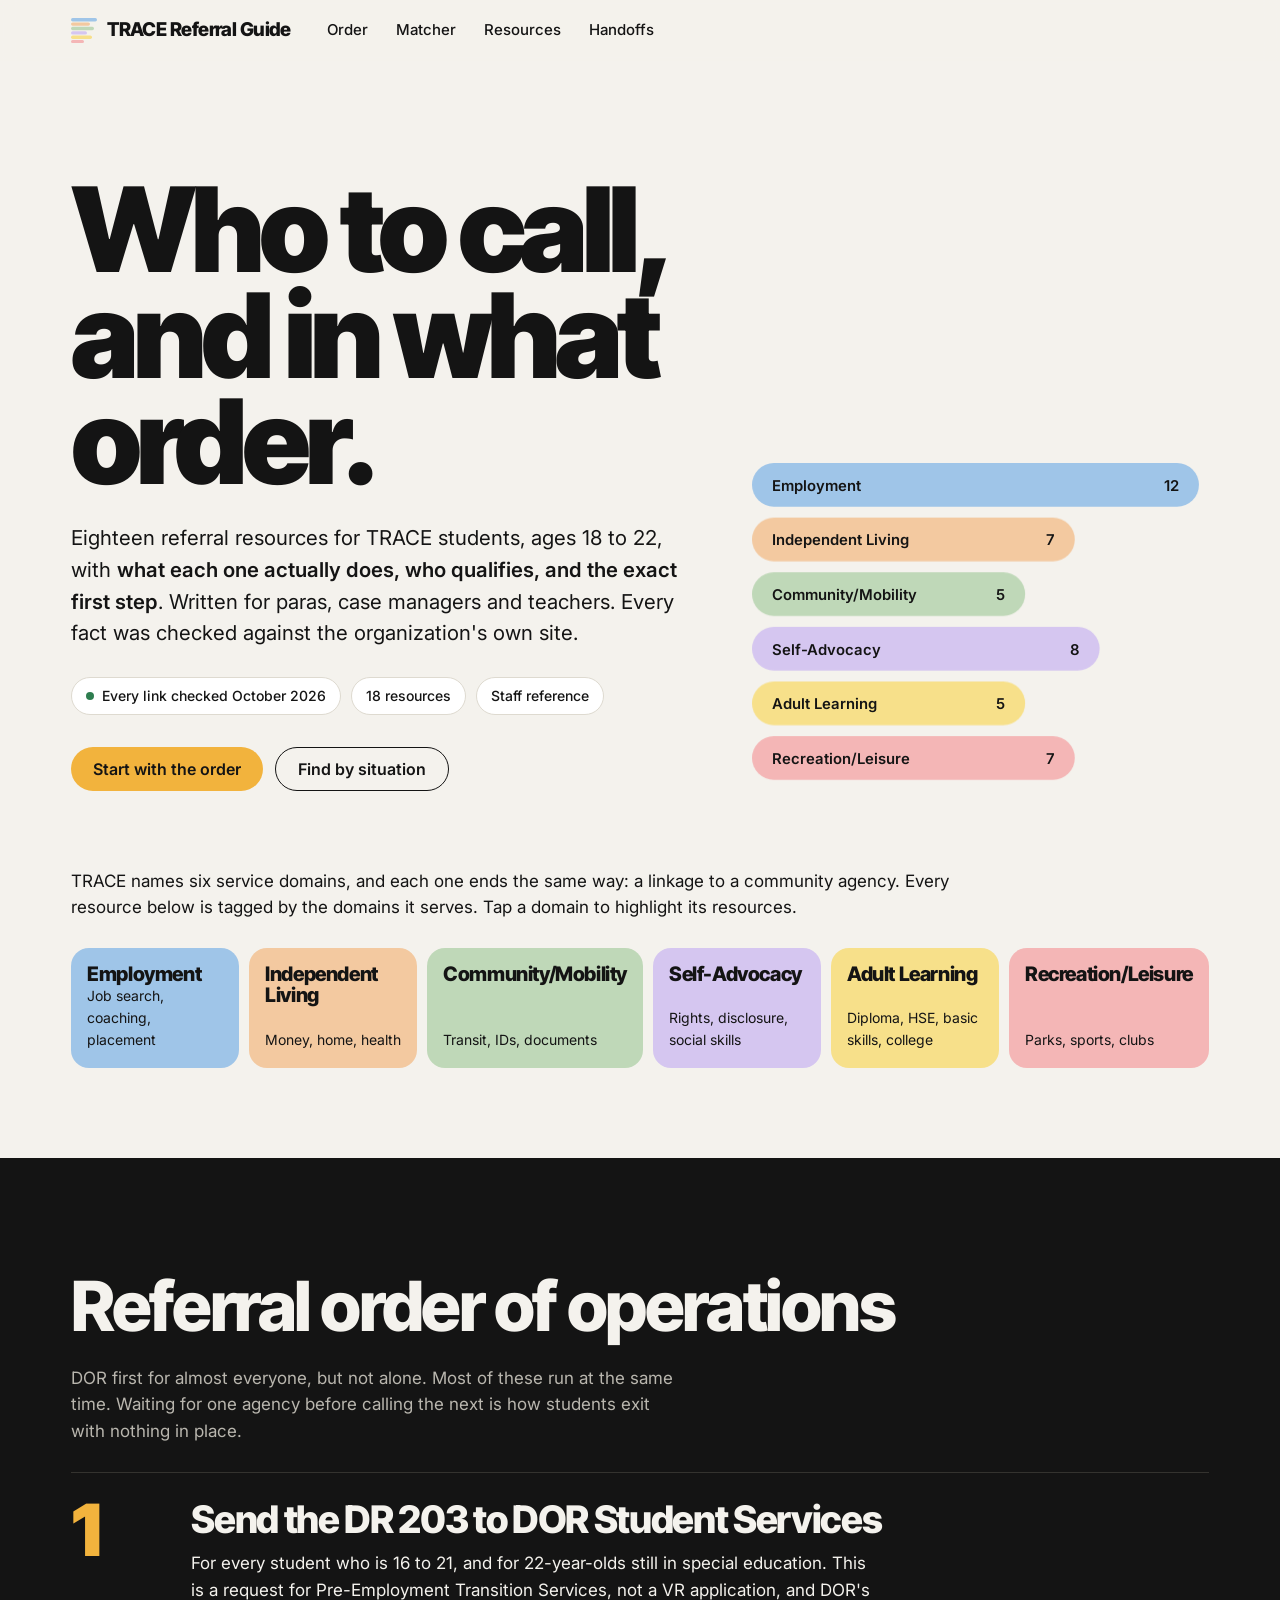
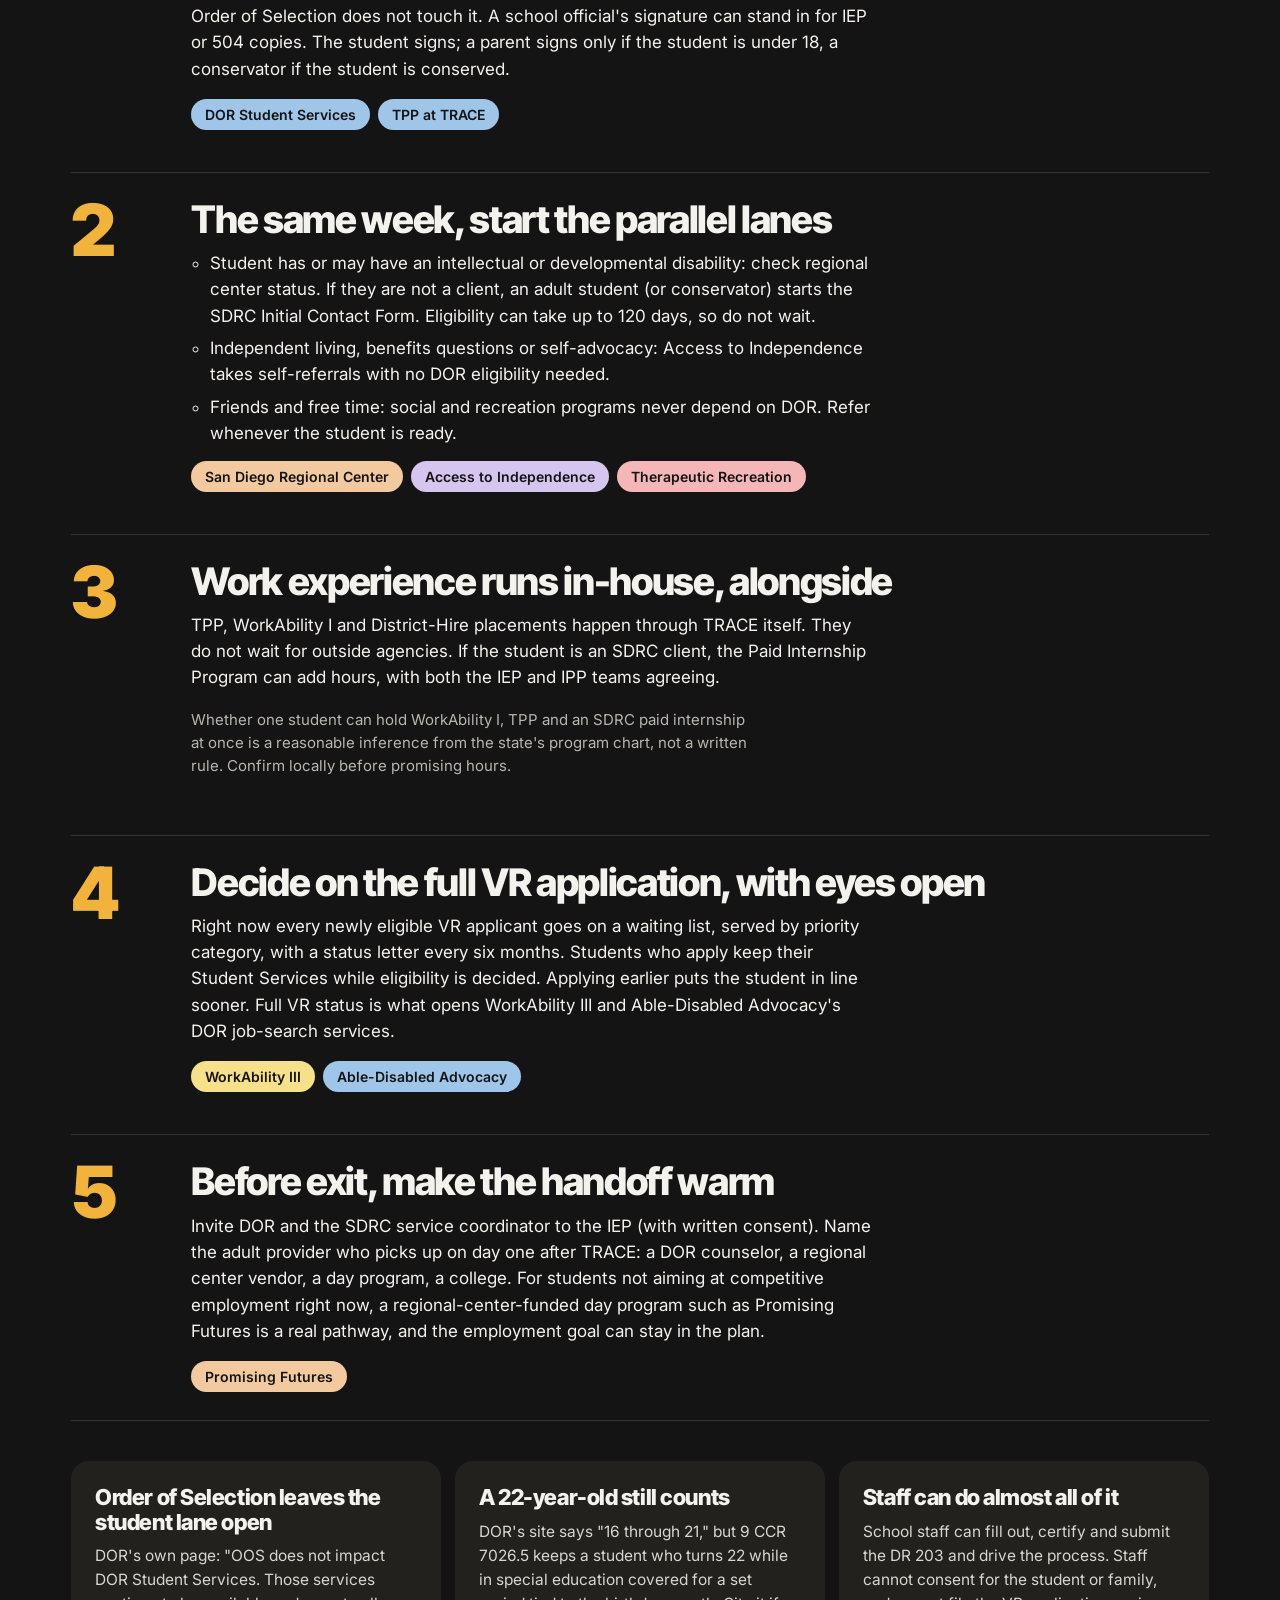
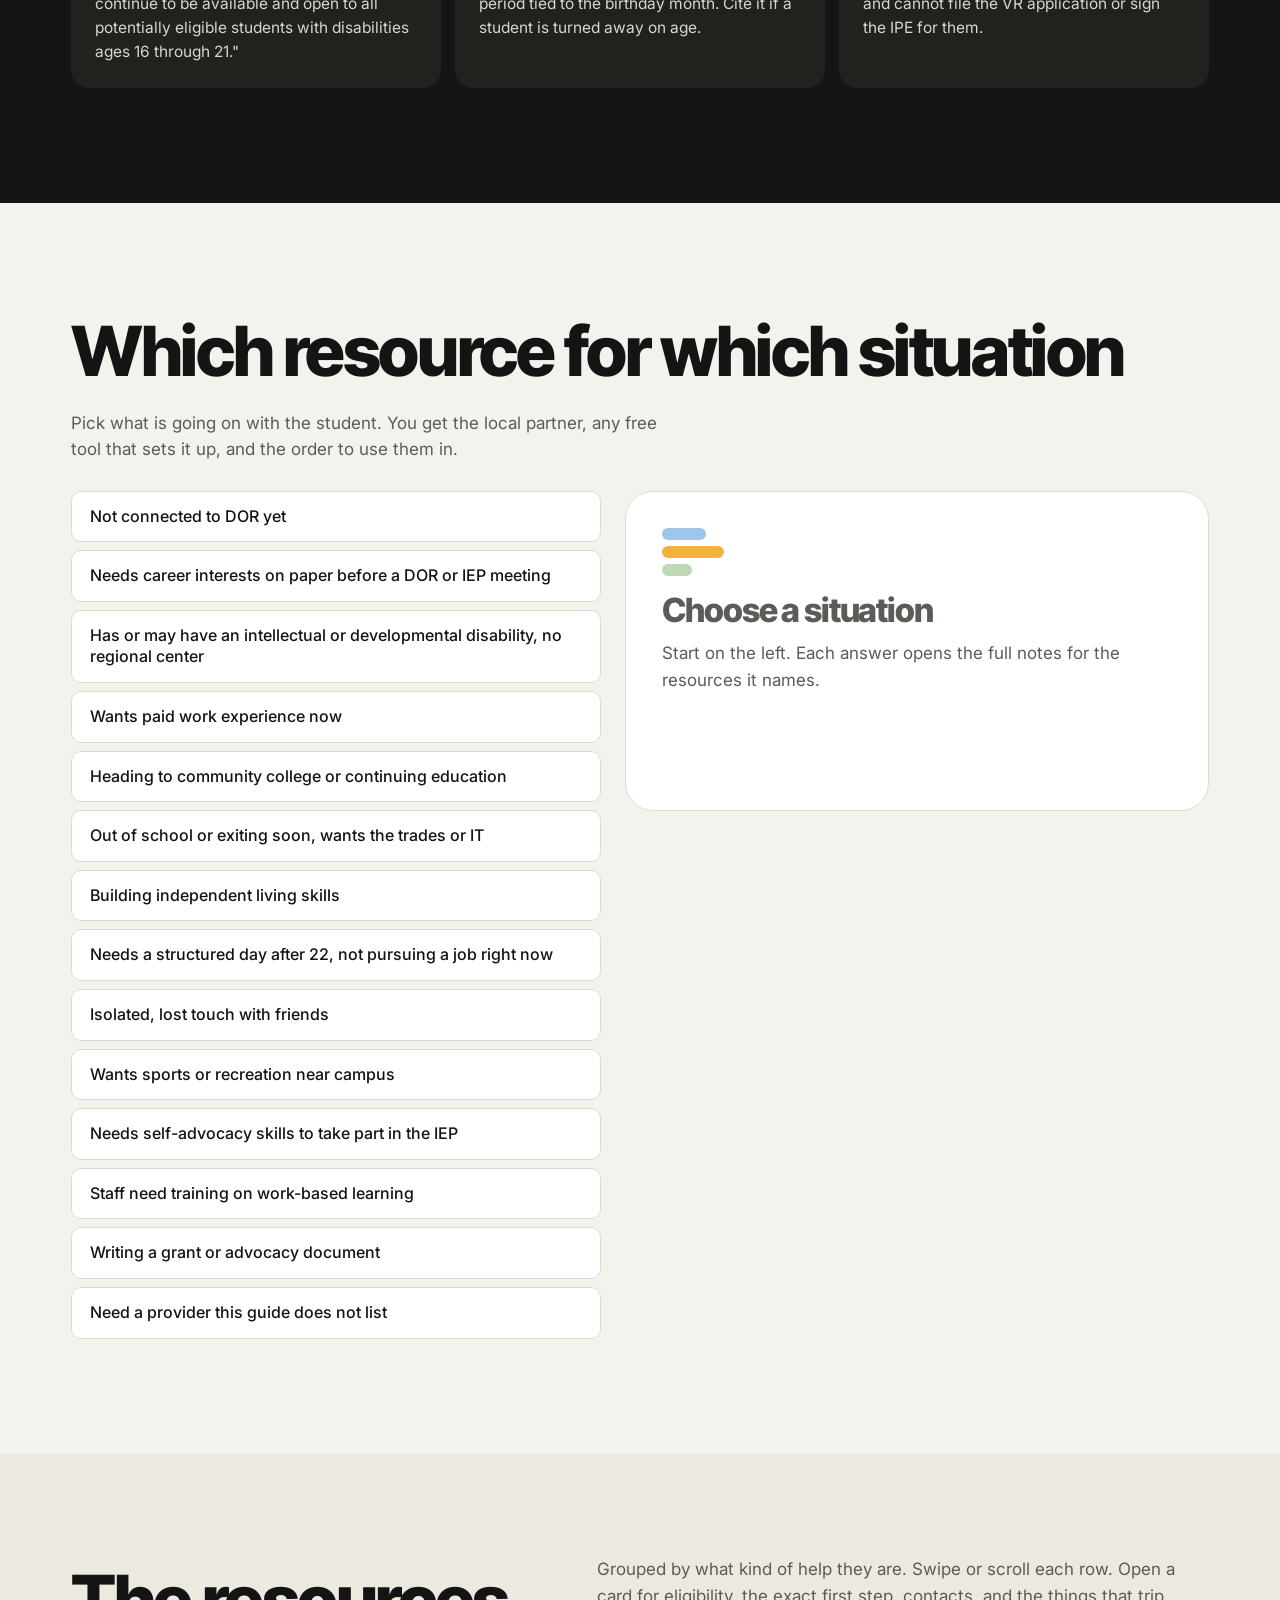
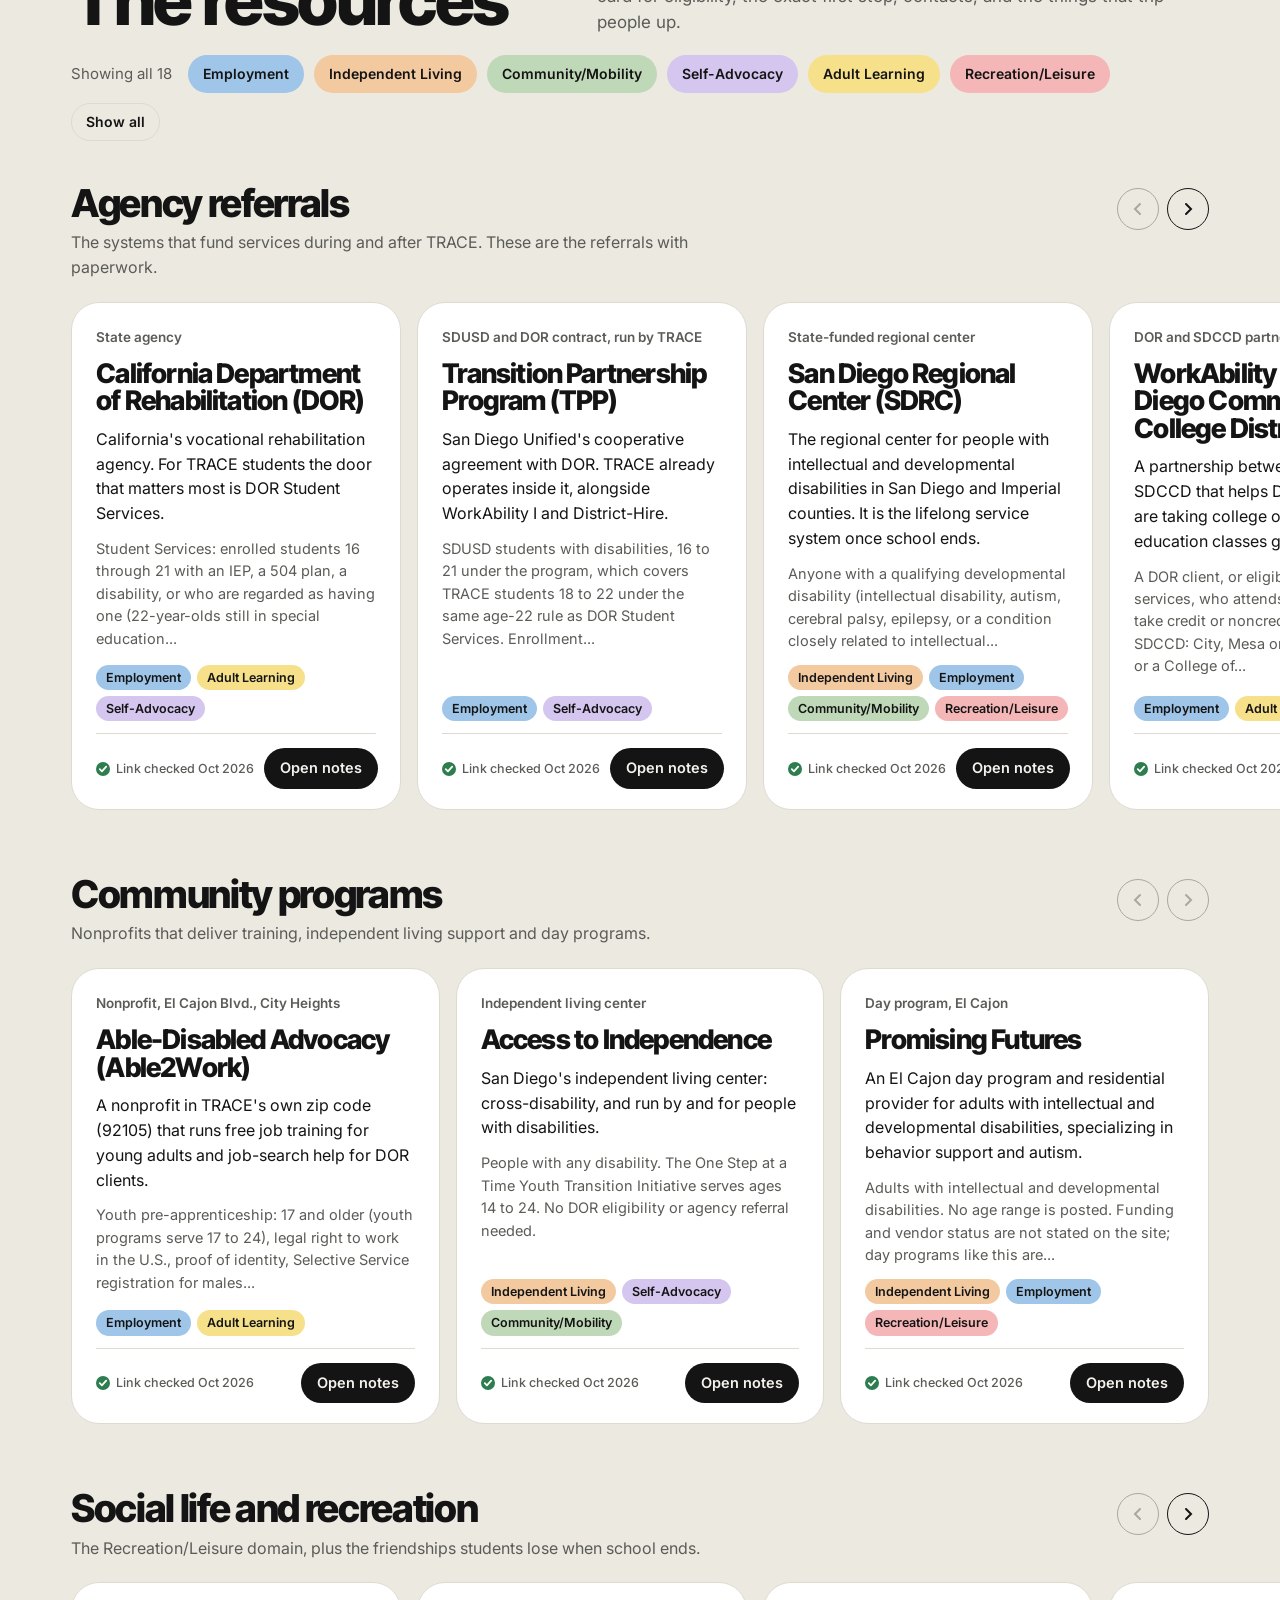
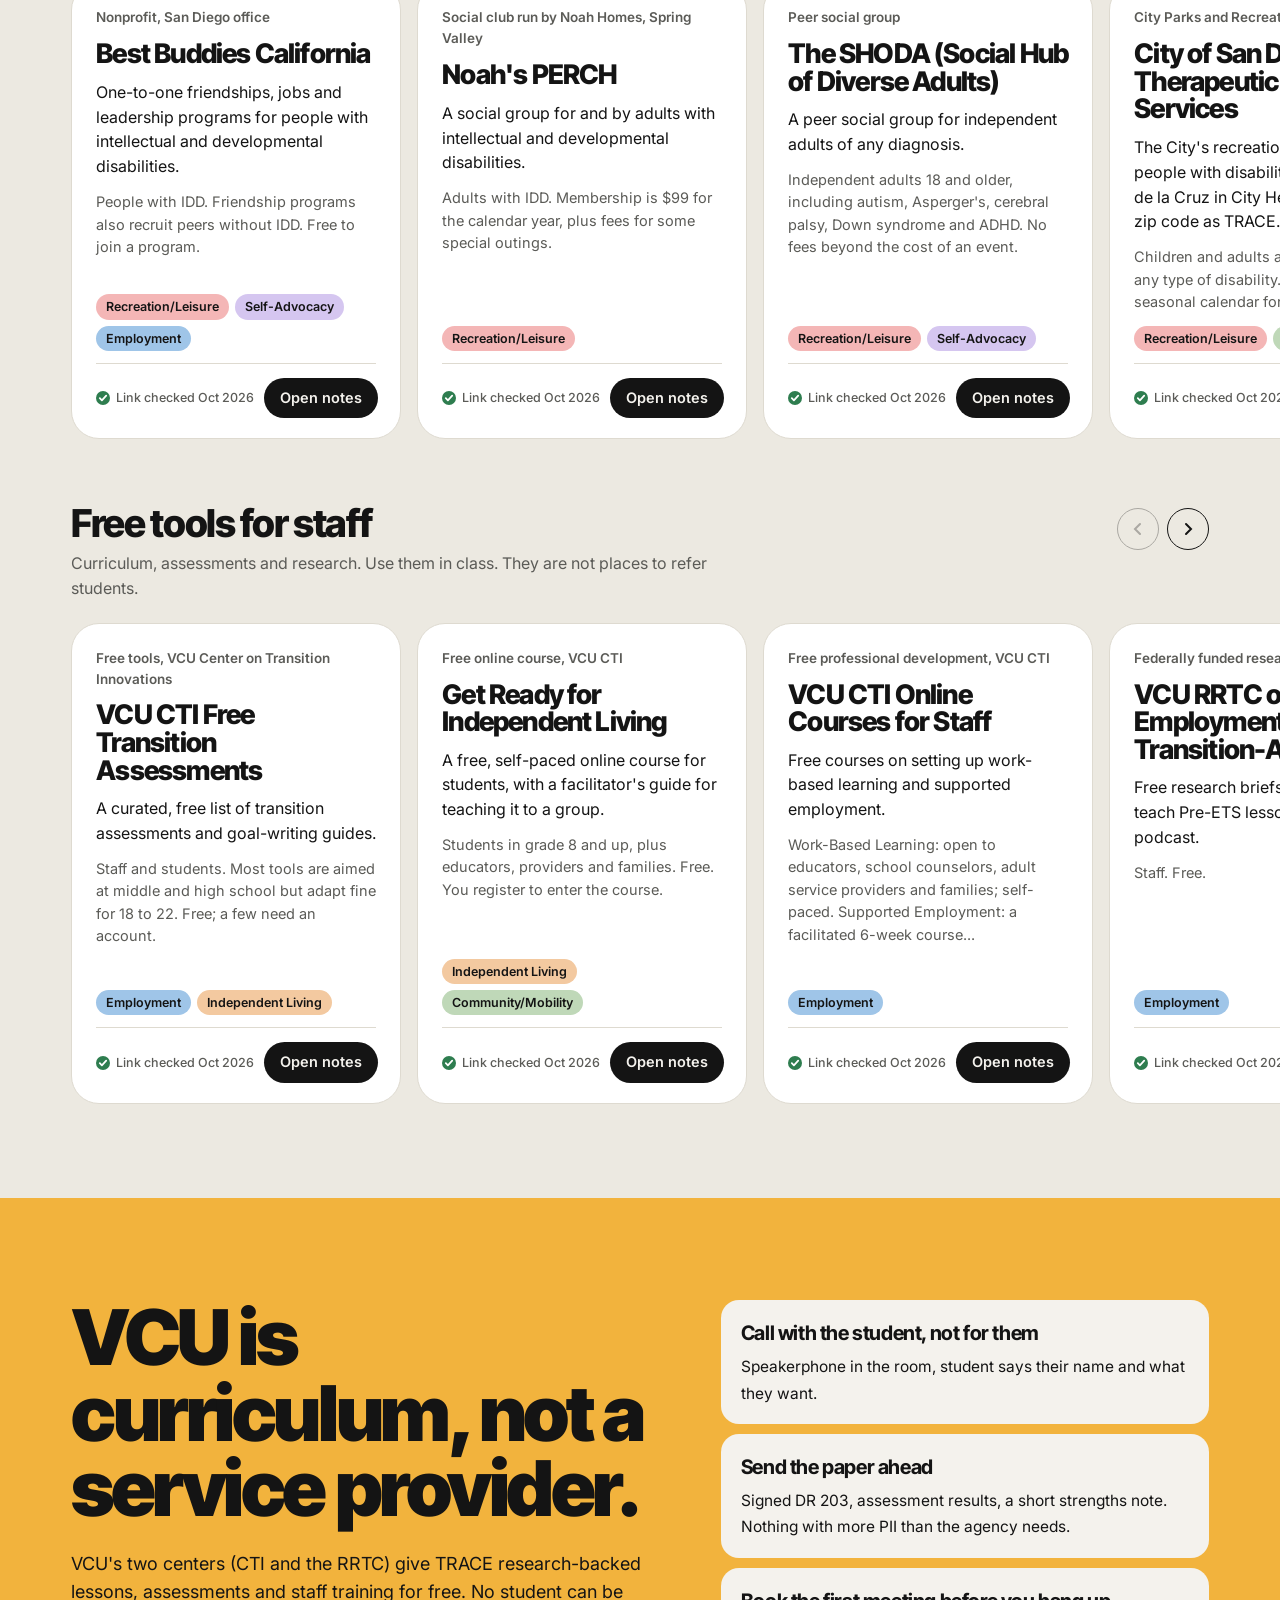
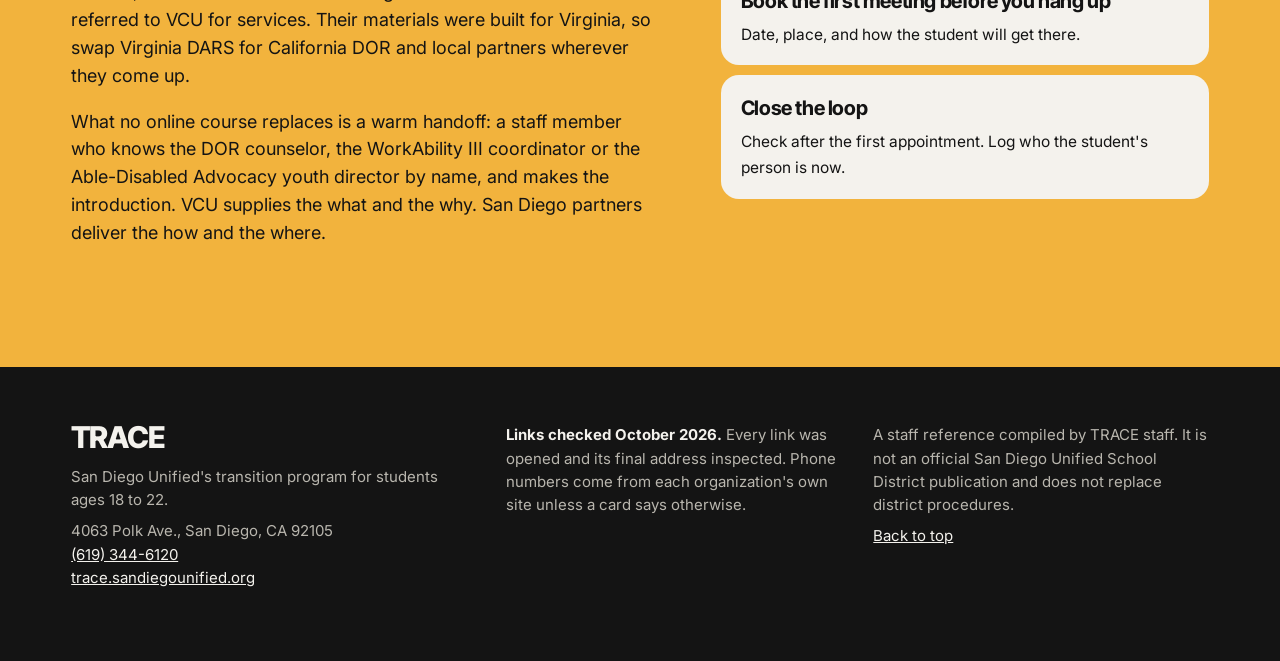
==== commit 52765583: "Drop references to the old referral guide PDF The PDF never went out, so the guide's 'What changed f" ====
--- a/referral-guide/index.html
+++ b/referral-guide/index.html
@@ -175,9 +175,6 @@
 .handoff span{font-size:15.5px}
 
 sit.querySelector('button').click();
-/* corrections */
-.notes{padding:clamp(56px,8vw,112px) 0}
-.notes-grid{display:grid; grid-template-columns:repeat(2,minmax(0,1fr)); gap:14px}
 .note{background:var(--surface); border:1px solid var(--line); border-radius:var(--r-md); padding:22px 24px}
 .note h3{font-size:21px; font-weight:800; letter-spacing:-0.02em; margin-bottom:8px; line-height:1.15}
 .note p{margin:0; font-size:15.5px; color:var(--ink)}
@@ -237,7 +234,6 @@
   .hero-grid,.match-grid,.honest-grid{grid-template-columns:1fr}
   .bars{justify-self:start; max-width:380px}
   .answer{position:static}
-  .notes-grid{grid-template-columns:1fr}
   .dlg-body{grid-template-columns:1fr}
   .contact{position:static}
   .nav ul .hide-sm{display:none}
@@ -271,7 +267,6 @@
         <li><a class="navlink" href="#matcher">Matcher</a></li>
         <li><a class="navlink" href="#resources">Resources</a></li>
         <li class="hide-sm"><a class="navlink" href="#handoffs">Handoffs</a></li>
-        <li><a class="navlink" href="#notes">Notes</a></li>
       </ul>
     </nav>
   </div>
@@ -425,15 +420,6 @@
     </div>
   </section>
 
-  <section class="notes" id="notes" aria-labelledby="notes-h">
-    <div class="wrap">
-      <div class="sec-head reveal">
-        <h2 id="notes-h">What changed from the old PDF</h2>
-        <p>This guide replaces an earlier "Student Transition Referral Guide" PDF. These are the corrections, so nobody repeats the old version.</p>
-      </div>
-      <div class="notes-grid" id="corrections"></div>
-    </div>
-  </section>
 </main>
 
 <footer class="dark" aria-labelledby="foot-h">
@@ -525,7 +511,7 @@
  who:'A DOR client, or eligible for DOR services, who attends or is willing to take credit or noncredit classes in SDCCD: City, Mesa or Miramar College, or a College of Continuing Education site. Free.',
  helps:['The student is assigned a vocational specialist for career exploration, vocational counseling, job training and certificate programs, work experience, internships, job search, on-the-job accommodations and job retention, all tied to the student\'s IPE.','Continuing Education sites count, which makes this a natural next step from TRACE\'s Adult Learning domain.'],
  refer:['Three ways in: the student\'s DOR counselor refers, the student\'s DSPS counselor refers, or the student contacts the WorkAbility III coordinator directly.','If the student is an SDCCD student but not yet a DOR client, the coordinator can request a referral to a WorkAbility III liaison inside DOR.','The intake takes 60 to 90 minutes with the program coordinator. Bring the IPE vocational goal if there is one.'],
- gotchas:['The old PDF said "must be a DOR consumer, refer to DOR first." SDCCD\'s pages say a client or eligible for services, and they allow self-referral.','With Order of Selection, new VR applicants are being waitlisted. Ask the coordinator whether an eligible but waitlisted student can start.','The named coordinator is inconsistent on SDCCD\'s own pages: the program page lists Jamila DeCarli at (619) 388-6810, while the FAQ lists Shawn Fiala as acting program coordinator at (619) 388-6984. Call and ask who is coordinating now.'],
+ gotchas:['You do not have to send the student to DOR first. SDCCD\'s pages say a DOR client or someone eligible for services, and they allow self-referral.','With Order of Selection, new VR applicants are being waitlisted. Ask the coordinator whether an eligible but waitlisted student can start.','The named coordinator is inconsistent on SDCCD\'s own pages: the program page lists Jamila DeCarli at (619) 388-6810, while the FAQ lists Shawn Fiala as acting program coordinator at (619) 388-6984. Call and ask who is coordinating now.'],
  phones:[['Program office (FAQ page)','(619) 388-6984'],['Coordinator line (program page)','(619) 388-6810']],address:'3375 Camino Del Rio South, San Diego, CA 92108',
  links:[['WorkAbility III program page','https://www.sdccd.edu/departments/educational-services/dsps/workforce/workability/index.aspx'],['How to apply and FAQ','https://www.sdccd.edu/departments/educational-services/dsps/workforce/workability/faq.aspx']]},
 
@@ -534,7 +520,7 @@
  who:'Youth pre-apprenticeship: 17 and older (youth programs serve 17 to 24), legal right to work in the U.S., proof of identity, Selective Service registration for males 18 and up. DOR client services: current DOR clients ready to job search. Free.',
  helps:['Youth: a 10-week construction pre-apprenticeship using the Multi-Craft Core (MC3) curriculum. The certificate qualifies the student to apply for registered apprenticeships in the building trades.','DOR clients: one-on-one help, job search classes, resume and cover letter help, interview coaching, a job search room, and job retention support. Separately, CAREERworks offers free CompTIA IT certifications.'],
  refer:['Youth program: the student applies online from the youth programs page, or call the Youth Program Director, Efrain Lagunas, (619) 928-4532.','DOR client services: the student\'s DOR counselor makes the referral. A-DA says it can contact the counselor on the student\'s behalf. Ask for Cindy Lennon, (619) 231-5990 ext. 315.'],
- gotchas:['The old PDF listed mental health services and housing assistance. The current site does not show those for youth (housing referrals appear under a veterans program). Do not promise them.','ID documents gate the youth program. CA ID and Social Security card work is part of TRACE\'s Community/Mobility domain, so start it early.','The DOR side needs full VR client status, which is currently waitlisted for new applicants.'],
+ gotchas:['The current site does not show mental health or housing services for youth (housing referrals appear only under a veterans program). Do not promise them.','ID documents gate the youth program. CA ID and Social Security card work is part of TRACE\'s Community/Mobility domain, so start it early.','The DOR side needs full VR client status, which is currently waitlisted for new applicants.'],
  phones:[['Main','(619) 231-5990'],['Youth Program Director','(619) 928-4532']],address:'4283 El Cajon Blvd., Ste. 110, San Diego, CA 92105',
  links:[['Youth training programs (apply here)','https://www.able2work.org/programs/youthbuild/'],['Employment services for DOR clients','https://www.able2work.org/programs/employment-services-for-department-of-rehabilitation-clients/'],['CAREERworks IT training','https://www.able2work.org/careerworks/']]},
 
@@ -553,7 +539,7 @@
  who:'Adults with intellectual and developmental disabilities. No age range is posted. Funding and vendor status are not stated on the site; day programs like this are usually arranged through the regional center.',
  helps:['The day program blends classroom, vocational and community work: on-site vocational training at a garden, retail support, recycling, a snack shack and a donated-clothing closet, plus cooking lessons, dance, yoga, drum circle and a sensory room.','A real post-22 option for students who need a structured day and are not pursuing competitive employment right now.'],
  refer:['Start with the student\'s SDRC service coordinator. Day programs are arranged through the IPP.','The family can call the office to ask about openings and set up a visit.'],
- gotchas:['The website moved to promising-futures.org. The old .net address redirects there.','A day program does not replace a competitive employment goal. Keep both on the table in the IEP.'],
+ gotchas:['A day program does not replace a competitive employment goal. Keep both on the table in the IEP.'],
  phones:[['Office','(619) 592-4850']],address:'109 E. Lexington Ave., El Cajon, CA 92020',
  links:[['Promising Futures home','https://promising-futures.org/'],['Day program and vocational sites','https://promising-futures.org/vocational-sites/']]},
 
@@ -571,7 +557,7 @@
  who:'Adults with IDD. Membership is $99 for the calendar year, plus fees for some special outings.',
  helps:['Monthly meet-ups, dances, picnics, beach trips and outings, plus virtual events. A ready-made social calendar for students whose friend group scattered after high school.'],
  refer:['The student or family completes the application on the site. The committee reviews it and contacts them before adding them to the mailing list.','Questions go to the program manager, Valerie Davis, vdavis@noahhomes.org.'],
- gotchas:['Spring Valley is a trip from City Heights. Build the route into the referral as a Community/Mobility goal.','The old PDF listed bowling, karaoke and movie nights. The current site lists dances, picnics, beach trips and virtual field trips. Check the calendar.','Cost is real: $99 a year. Mention it to families up front.'],
+ gotchas:['Spring Valley is a trip from City Heights. Build the route into the referral as a Community/Mobility goal.','Activities listed are dances, picnics, beach trips and virtual field trips. Check the calendar.','Cost is real: $99 a year. Mention it to families up front.'],
  phones:[['Noah Homes','(619) 660-6200']],address:'12526 Campo Rd., Spring Valley, CA 91978',
  links:[['Noah\'s PERCH home and calendar','https://noahsperch.org/'],['FAQ: cost and how to join','https://noahsperch.org/faq']]},
 
@@ -606,7 +592,7 @@
  who:'Students in grade 8 and up, plus educators, providers and families. Free. You register to enter the course.',
  helps:['Four lessons: decision making, healthy living, transportation, and financial management (budgets, checking and savings accounts, credit cards). Videos are captioned with transcripts.','The facilitator\'s guide lets you run it with a small group or a whole class, in person or online.'],
  refer:['Register on the course page. For group use, download the facilitator\'s guide linked there.'],
- gotchas:['The old PDF described separate student (about 10 hours) and educator (about 5 hours) versions with no registration. The current page shows one course, four lessons, flexible length, and a Register button.','The 10 recertification points are designed around Virginia licensure and need administrator approval. Do not count on them in California.','Swap Virginia agencies for DOR and local partners when you teach it.'],
+ gotchas:['One course, four lessons, flexible length. Registration is required.','The 10 recertification points are designed around Virginia licensure and need administrator approval. Do not count on them in California.','Swap Virginia agencies for DOR and local partners when you teach it.'],
  phones:[],links:[['Get Ready for Independent Living','https://centerontransition.org/courses/getreadyindependentliving/']]},
 
 {id:'cti-courses',g:'tools',name:'VCU CTI Online Courses for Staff',kind:'Free professional development, VCU CTI',d:['emp'],
@@ -614,7 +600,7 @@
  who:'Work-Based Learning: open to educators, school counselors, adult service providers and families; self-paced. Supported Employment: a facilitated 6-week course limited to the first 100 Virginia secondary educators and providers, with no next date set.',
  helps:['Work-Based Learning (three lessons) covers the laws behind paid and unpaid work experiences and how to develop and support them. It maps straight onto TPP and WorkAbility I placements and works as onboarding for a new para doing job placement.'],
  refer:['Register on the course page.'],
- gotchas:['The old PDF said the Supported Employment course is open to all with recertification points. Its page restricts registration to Virginia educators and providers.'],
+ gotchas:['The Supported Employment course restricts registration to Virginia educators and providers.'],
  phones:[],links:[['All CTI courses','https://centerontransition.org/courses/'],['Work-Based Learning course','https://centerontransition.org/courses/workbasedlearning/'],['Supported Employment course (Virginia only)','https://centerontransition.org/courses/supportedemployment/']]},
 
 {id:'rrtc',g:'tools',name:'VCU RRTC on Employment of Transition-Age Youth',kind:'Federally funded research center',d:['emp'],
@@ -622,7 +608,7 @@
  who:'Staff. Free.',
  helps:['Research briefs are short, citable summaries for grant applications, advocacy documents and conversations with administrators.','The Pre-ETS Toolkit has ten lessons across job exploration, workplace readiness and community-based work experience, usable in class. The podcast works as staff PD.'],
  refer:['No referral. This is research and curriculum, not a service.'],
- gotchas:['The old PDF quoted "$8.8M in active grants (2024 to 2029)." That figure is not on the center\'s site. Do not cite it.'],
+ gotchas:[],
  phones:[],links:[['Research briefs','https://transition.vcurrtc.org/resources/briefs.cfm'],['Pre-ETS Toolkit lessons','https://transition.vcurrtc.org/resources/preetstoolkit/'],['Podcast','https://transition.vcurrtc.org/resources/podcast.cfm']]},
 
 {id:'wfiia',g:'tools',name:'Whose Future Is It Anyway?',kind:'Free curriculum, OU Zarrow Institute',d:['sa'],
@@ -630,7 +616,7 @@
  who:'Students, including students with intellectual disability, with a teacher acting as coach. Free PDF downloads with no account, by permission of the author, Michael Wehmeyer.',
  helps:['36 sessions in six sections: getting to know yourself, making decisions, community resources (for work, school, living and fun), goals, communicating, and running a meeting.','Classified as an evidence-based practice for self-determination (Rowe et al., 2021). Sessions 13 to 18 on community resources line up with TRACE\'s agency linkage work.'],
  refer:['No referral. Download the Coach\'s Guide and the section PDFs from the curriculum page.'],
- gotchas:['The old PDF said it includes the Self-Directed IEP module. It does not. The Self-Directed IEP is part of a different Zarrow curriculum, ChoiceMaker, on the same page.','The old PDF linked only to the Zarrow homepage. The link below goes straight to this curriculum.','Expect slow gains. One study found the biggest effect in year two.'],
+ gotchas:['It does not include the Self-Directed IEP. That is part of a different Zarrow curriculum, ChoiceMaker, on the same page.','Expect slow gains. One study found the biggest effect in year two.'],
  phones:[],links:[['Whose Future Is It Anyway? downloads','https://www.ou.edu/education/zarrow/resources/curriculum#future'],['NTACT:C practice description','https://transitionta.org/effective-practices/pd-whose-future-is-it-anyway/']]},
 
 {id:'ntact',g:'tools',name:'NTACT:C',kind:'National Technical Assistance Center on Transition: The Collaborative',d:['emp','il','sa','learn'],
@@ -638,7 +624,7 @@
  who:'Staff. Free; some features need a free account.',
  helps:['An effective practices library with evidence levels, practice descriptions with lesson plans, and toolkits on topics like resource mapping, school completion and postsecondary preparation.','Use it to check whether a practice is evidence-based before building it into a lesson or an IEP goal.'],
  refer:['No referral. Start at Effective Practices or the toolkits list.'],
- gotchas:['The old PDF said a "California-specific Youth Toolkit" is available here. No such toolkit was found on transitionta.org in October 2026.','Researcher-toned. More than a para needs on a busy Tuesday.'],
+ gotchas:['Researcher-toned. More than a para needs on a busy Tuesday.'],
  phones:[],links:[['Effective practices','https://transitionta.org/effective-practices/'],['Toolkits','https://transitionta.org/category/resource/toolkit/'],['NTACT:C home','https://transitionta.org/']]},
 
 {id:'snrf',g:'tools',name:'Special Needs Resource Foundation of San Diego',kind:'Free local directory',d:['learn','emp','comm','il','sa','rec'],
@@ -646,7 +632,7 @@
  who:'Families and staff. Free.',
  helps:['The Transition to Adulthood list covers college disability offices, independent living, residential and supported living, self-determination supports, social groups and vocational providers, with addresses and phone numbers. When this guide does not have it, look there.'],
  refer:['No referral. Search the list, then verify the provider directly before referring.'],
- gotchas:['Not always current. Two resources in the old PDF came from this list and turned out to be gone (Xcite Steps and Enlightened Adventures).','Its Xcite Steps link points to a misspelled domain, a sign the list is not routinely checked.'],
+ gotchas:['Not always current. Some listings point to programs that have closed, so check a provider\'s own site before you refer.'],
  phones:[['Foundation','(619) 685-6970']],email:'specialneeds@sandiegofamily.com',
  links:[['Resources for the transition to adulthood','https://specialneedsresourcefoundationofsandiego.com/resources-for-transition-to-adulthood/']]}
 ];
@@ -669,24 +655,6 @@
  {q:'Need a provider this guide does not list',why:'Use the local directory, then verify before you refer.',items:[['snrf','Local','Transition to Adulthood directory.']]}
 ];
 
-var C=[
- ['TRACE serves ages 18 to 22','The old PDF said "high school to employment." TRACE students are 18 to 22. Call them students, not high school students.','TRACE program materials'],
- ['TRACE already runs TPP','The old PDF said to "confirm TRACE\'s active TPP agreement" and called it a priority to establish. TRACE already operates TPP, WorkAbility I and District-Hire.','TRACE staff; SDUSD Transition Services brochure'],
- ['Six domains, not three','The old PDF referred to "all three transition domains." TRACE names six: Adult Learning, Employment, Community/Mobility, Independent Living, Self-Advocacy and Recreation/Leisure.','TRACE Domains document'],
- ['DOR is not only for students with an IEP or 504','Student Services covers students 16 to 21 with an IEP, a 504, a disability, or regarded as having one, and continues for 22-year-olds still in special education. Full VR has no age limit and needs no IEP.','dor.ca.gov Student Services; 9 CCR 7026.5'],
- ['Order of Selection is real, and Student Services is exempt','All newly eligible VR applicants are currently waitlisted. Student Services stays open. The old PDF did not mention either.','dor.ca.gov Order of Selection'],
- ['DOR office locator link was dead','dor.ca.gov/Home/OfficeLocator returns 404. Use the Contact Us page, or the San Diego office at (619) 767-2100.','Link check, October 2026'],
- ['WorkAbility III does not require you to go to DOR first','SDCCD accepts DOR clients or people eligible for DOR, and allows self-referral. The named coordinator is inconsistent across SDCCD pages, so call the office.','sdccd.edu WorkAbility III pages'],
- ['Able-Disabled Advocacy services corrected','Youth programs are a 10-week construction pre-apprenticeship and IT certifications. Mental health and housing services for youth are not on the current site. DOR services need a DOR counselor referral.','able2work.org'],
- ['Xcite Steps removed','xcitesteps.com is a parked domain, Yelp lists it as closed, and the company was acquired in 2018. Replaced with San Diego Regional Center, the biggest gap in the old guide.','Link check and search, October 2026'],
- ['Enlightened Adventures removed','ErikaJunge.com does not exist in DNS, and the phone number differs between sources (5516 versus 5616). Replaced with City of San Diego Therapeutic Recreation Services to cover Recreation/Leisure.','Link check, October 2026'],
- ['The SHODA has a working link','The old PDF said to search Facebook. The SHODA runs a public Meetup group with events, for adults 18 and up.','meetup.com'],
- ['VCU course links and details fixed','Two CTI course links were 404. Get Ready for Independent Living is one 4-lesson course with registration. The Supported Employment course is limited to Virginia educators.','centerontransition.org'],
- ['Whose Future Is It Anyway? corrected','The real title ends in "Anyway." It does not include the Self-Directed IEP, which belongs to ChoiceMaker. The link now goes to the curriculum, not the Zarrow homepage.','ou.edu Zarrow curriculum page'],
- ['No NTACT:C California Youth Toolkit','The old PDF claimed one. None was found on transitionta.org.','transitionta.org search, October 2026'],
- ['Promising Futures moved domains','promisingfutures.net now redirects to promising-futures.org. Address and phone confirmed.','promising-futures.org'],
- ["Noah's PERCH details updated",'Membership costs $99 a year. Listed activities are dances, picnics, beach trips and virtual events, not the bowling and karaoke the old PDF named.','noahsperch.org FAQ']
-];
 
 function esc(s){return String(s).replace(/&/g,'&amp;').replace(/</g,'&lt;').replace(/>/g,'&gt;').replace(/"/g,'&quot;');}
 function tagsHTML(ds){return ds.map(function(k){return '<span class="tag-d" style="background:'+D[k].color+'">'+D[k].name+'</span>';}).join('');}
@@ -728,7 +696,7 @@
   var cards=R.filter(function(r){return r.g===g.id;});
   return '<div class="group reveal"><div class="group-head"><div><h3 id="g-'+g.id+'">'+g.name+'</h3><p>'+g.blurb+'</p></div><div class="rail-ctrl"><button type="button" data-rail="'+g.id+'" data-dir="-1" aria-label="Scroll '+g.name+' left"><svg width="16" height="16" viewBox="0 0 16 16" aria-hidden="true"><path d="M10 3L5 8l5 5" stroke="currentColor" stroke-width="2" fill="none" stroke-linecap="round"/></svg></button><button type="button" data-rail="'+g.id+'" data-dir="1" aria-label="Scroll '+g.name+' right"><svg width="16" height="16" viewBox="0 0 16 16" aria-hidden="true"><path d="M6 3l5 5-5 5" stroke="currentColor" stroke-width="2" fill="none" stroke-linecap="round"/></svg></button></div></div>'+
   '<ul class="rail" id="rail-'+g.id+'" role="list" aria-labelledby="g-'+g.id+'" tabindex="0" style="list-style:none">'+cards.map(function(r){
-    return '<li class="card" data-ds="'+r.d.join(' ')+'" id="card-'+r.id+'"><div class="kind">'+esc(r.kind)+(r.added?' <span class="flag">New</span>':'')+'</div><h4>'+esc(r.name)+'</h4><p class="one">'+esc(r.one)+'</p><p class="who">'+esc(r.who.length>170?r.who.slice(0,r.who.lastIndexOf(' ',165))+'...':r.who)+'</p><div class="tags">'+tagsHTML(r.d)+'</div><div class="card-foot"><span class="checked">'+CHECK+'Link checked Oct 2026</span><button type="button" class="open" data-open="'+r.id+'">Open notes<span class="sr-only"> for '+esc(r.name)+'</span></button></div></li>';
+    return '<li class="card" data-ds="'+r.d.join(' ')+'" id="card-'+r.id+'"><div class="kind">'+esc(r.kind)+''+'</div><h4>'+esc(r.name)+'</h4><p class="one">'+esc(r.one)+'</p><p class="who">'+esc(r.who.length>170?r.who.slice(0,r.who.lastIndexOf(' ',165))+'...':r.who)+'</p><div class="tags">'+tagsHTML(r.d)+'</div><div class="card-foot"><span class="checked">'+CHECK+'Link checked Oct 2026</span><button type="button" class="open" data-open="'+r.id+'">Open notes<span class="sr-only"> for '+esc(r.name)+'</span></button></div></li>';
   }).join('')+'</ul></div>';
 }).join('');
 
@@ -760,14 +728,14 @@
 function openR(id){
   var r=byId[id]; if(!r) return;
   lastFocus=document.activeElement;
-  document.getElementById('dlg-kind').innerHTML=esc(r.kind)+(r.added?' <span class="flag">New to this guide</span>':'');
+  document.getElementById('dlg-kind').innerHTML=esc(r.kind)+'';
   document.getElementById('dlg-title').textContent=r.name;
   document.getElementById('dlg-tags').innerHTML=tagsHTML(r.d);
   var body='<div><section><h3>What it is</h3><p>'+esc(r.one)+'</p></section>'+
     '<section><h3>Who it is for</h3><p>'+esc(r.who)+'</p></section>'+
     '<section><h3>How it helps a TRACE student</h3>'+r.helps.map(function(p){return '<p>'+esc(p)+'</p>';}).join('')+'</section>'+
     '<section><h3>How to refer: first step</h3><ol>'+r.refer.map(function(p){return '<li>'+esc(p)+'</li>';}).join('')+'</ol></section>'+
-    '<section><h3>Watch out for</h3><ul class="gotchas">'+r.gotchas.map(function(p){return '<li>'+esc(p)+'</li>';}).join('')+'</ul></section></div>'+contactHTML(r);
+    (r.gotchas.length?'<section><h3>Watch out for</h3><ul class="gotchas">'+r.gotchas.map(function(p){return '<li>'+esc(p)+'</li>';}).join('')+'</ul></section>':'')+'</div>'+contactHTML(r);
   document.getElementById('dlg-body').innerHTML=body;
   if(typeof dlg.showModal==='function'){dlg.showModal();}else{dlg.setAttribute('open','');}
   dlg.scrollTop=0;
@@ -792,8 +760,6 @@
   }).join('')+'</ol>';
 });
 
-/* corrections */
-document.getElementById('corrections').innerHTML=C.map(function(c){return '<article class="note reveal"><h3>'+esc(c[0])+'</h3><p>'+esc(c[1])+'</p><span class="src">Checked against: '+esc(c[2])+'</span></article>';}).join('');
 
 /* nav border */
 var nav=document.querySelector('.nav');
